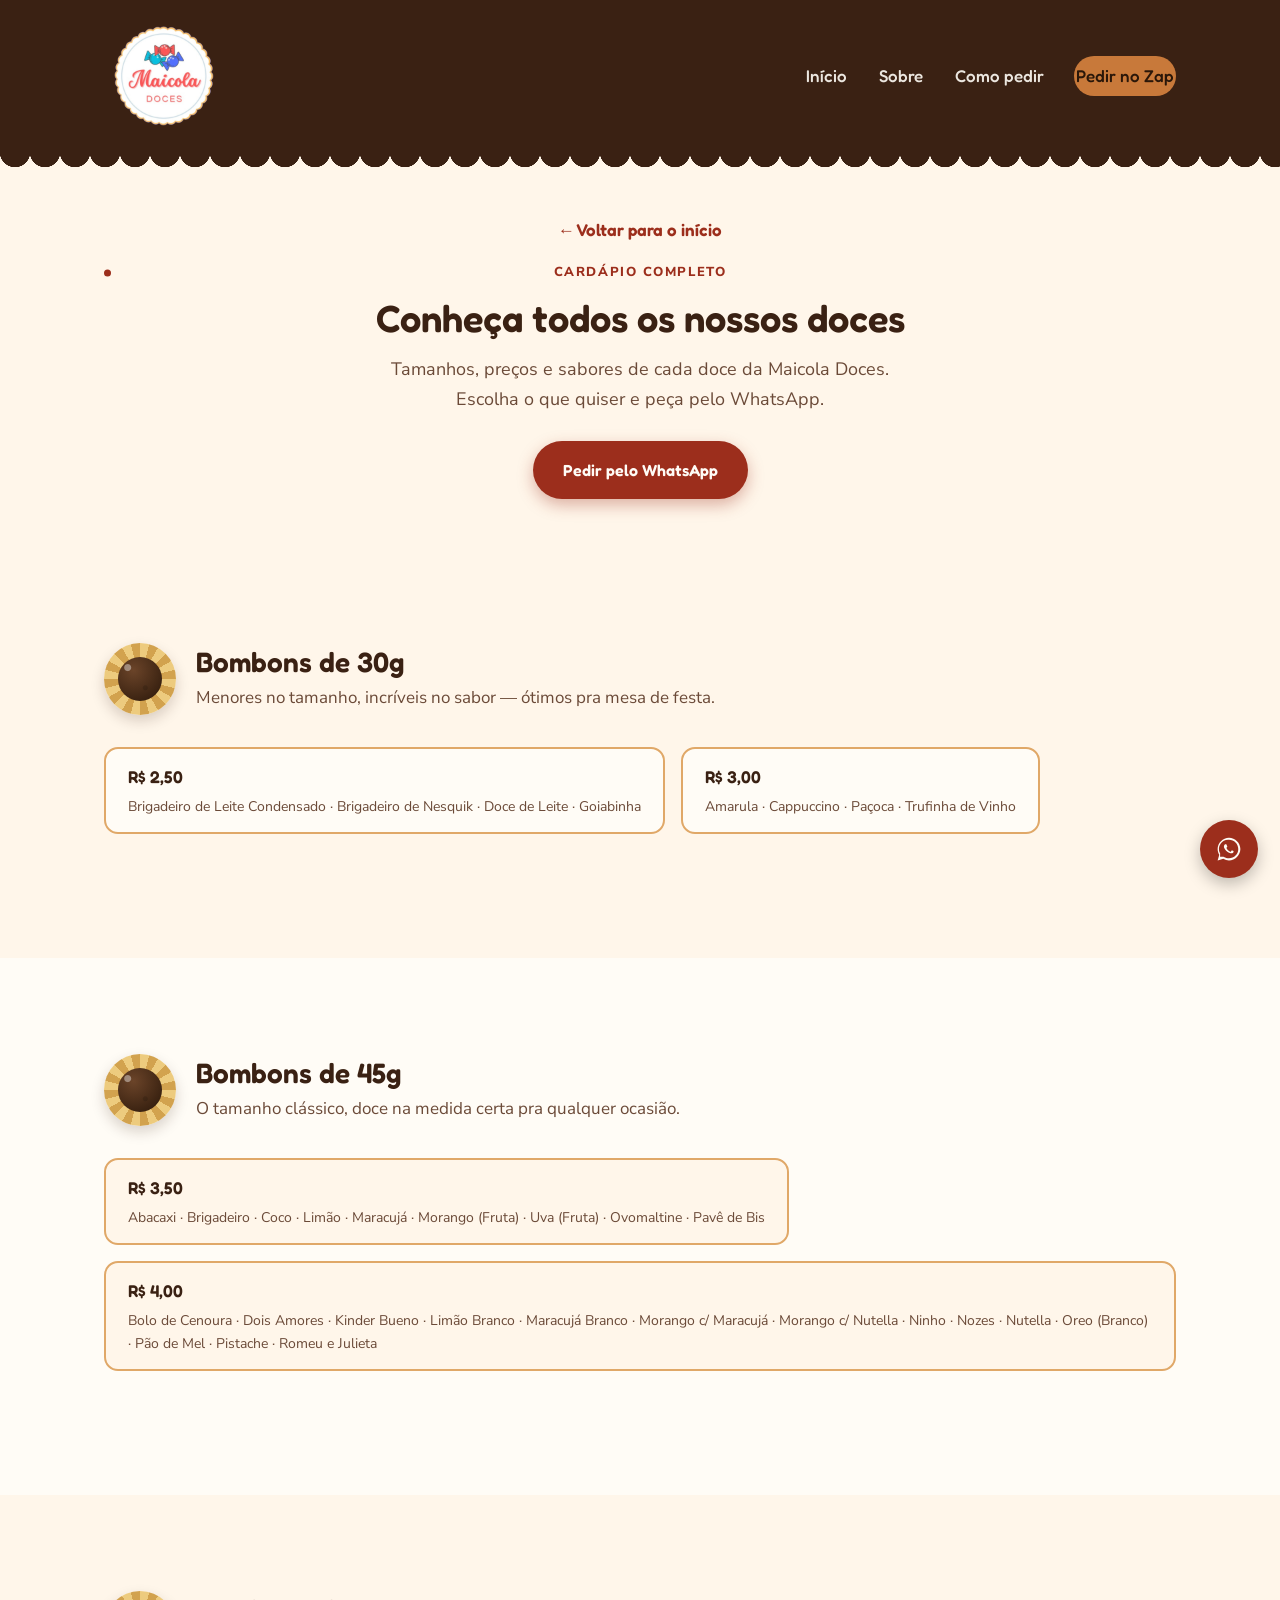
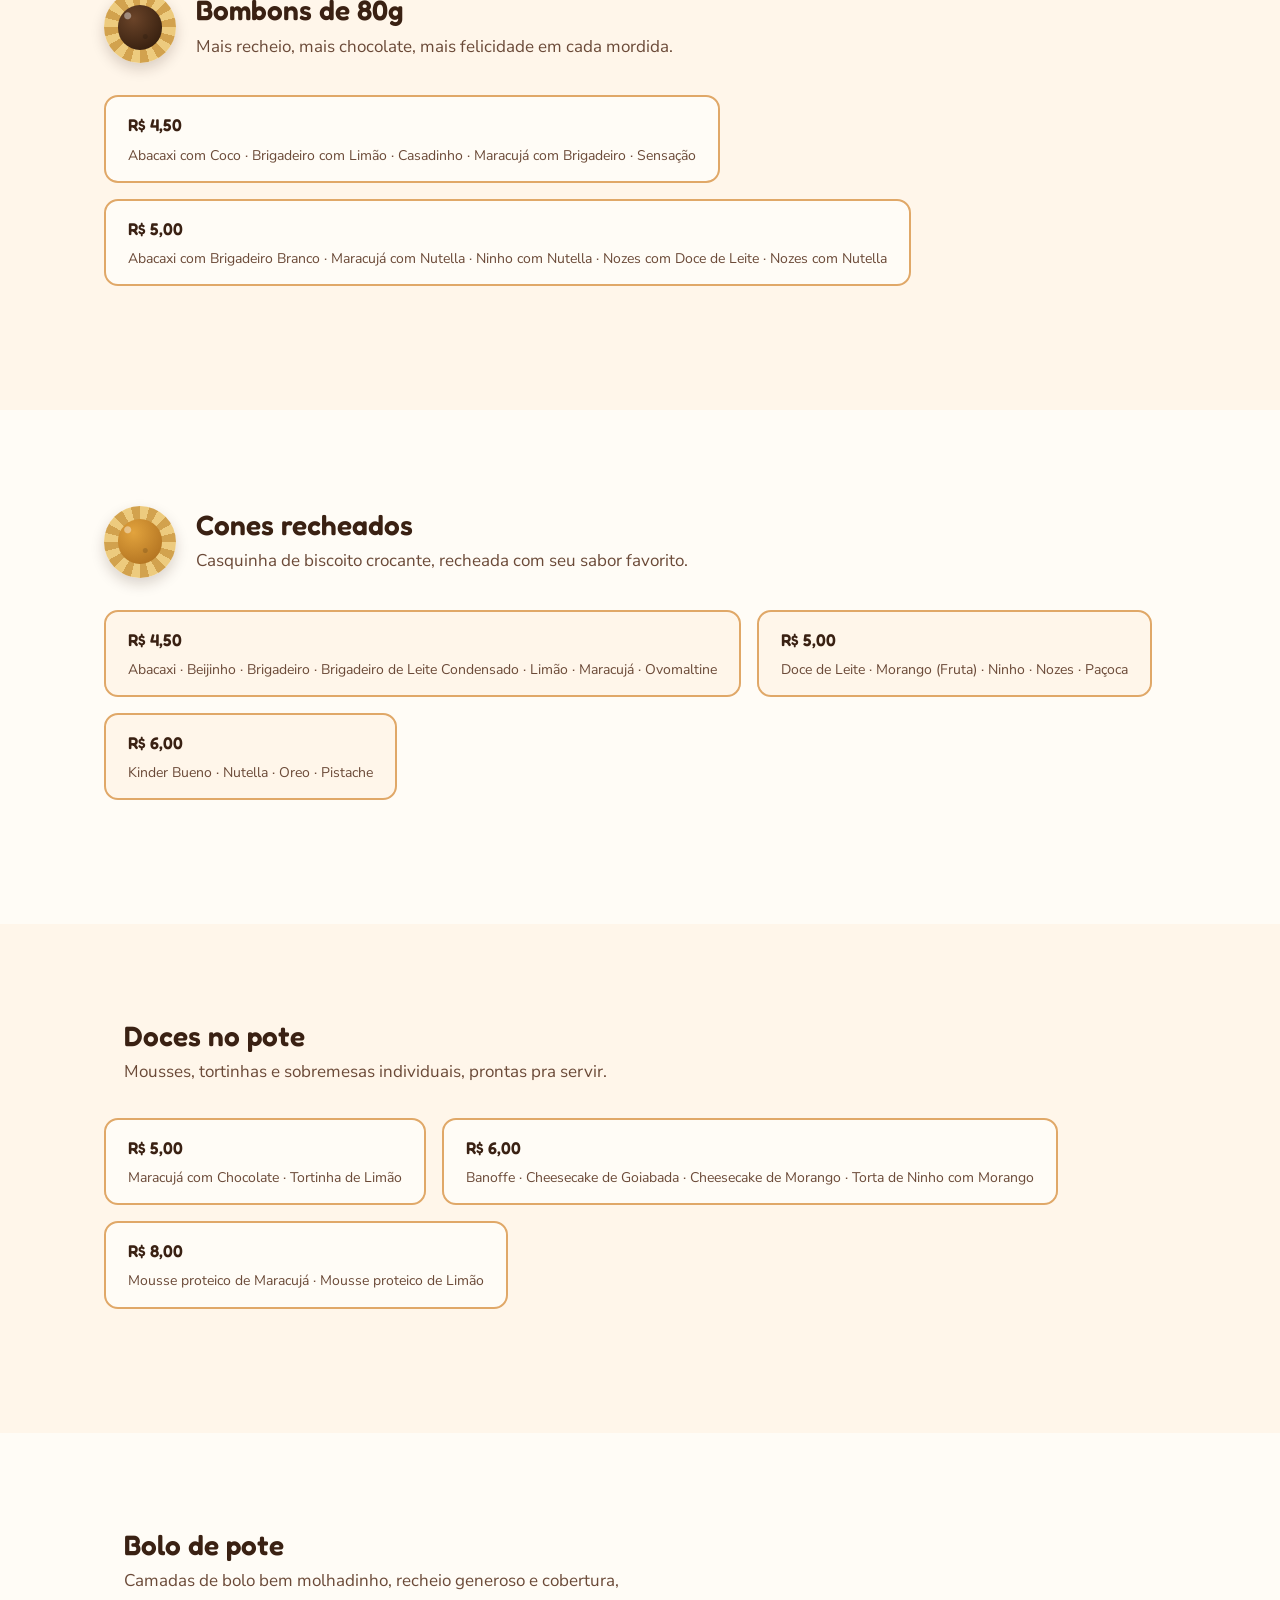
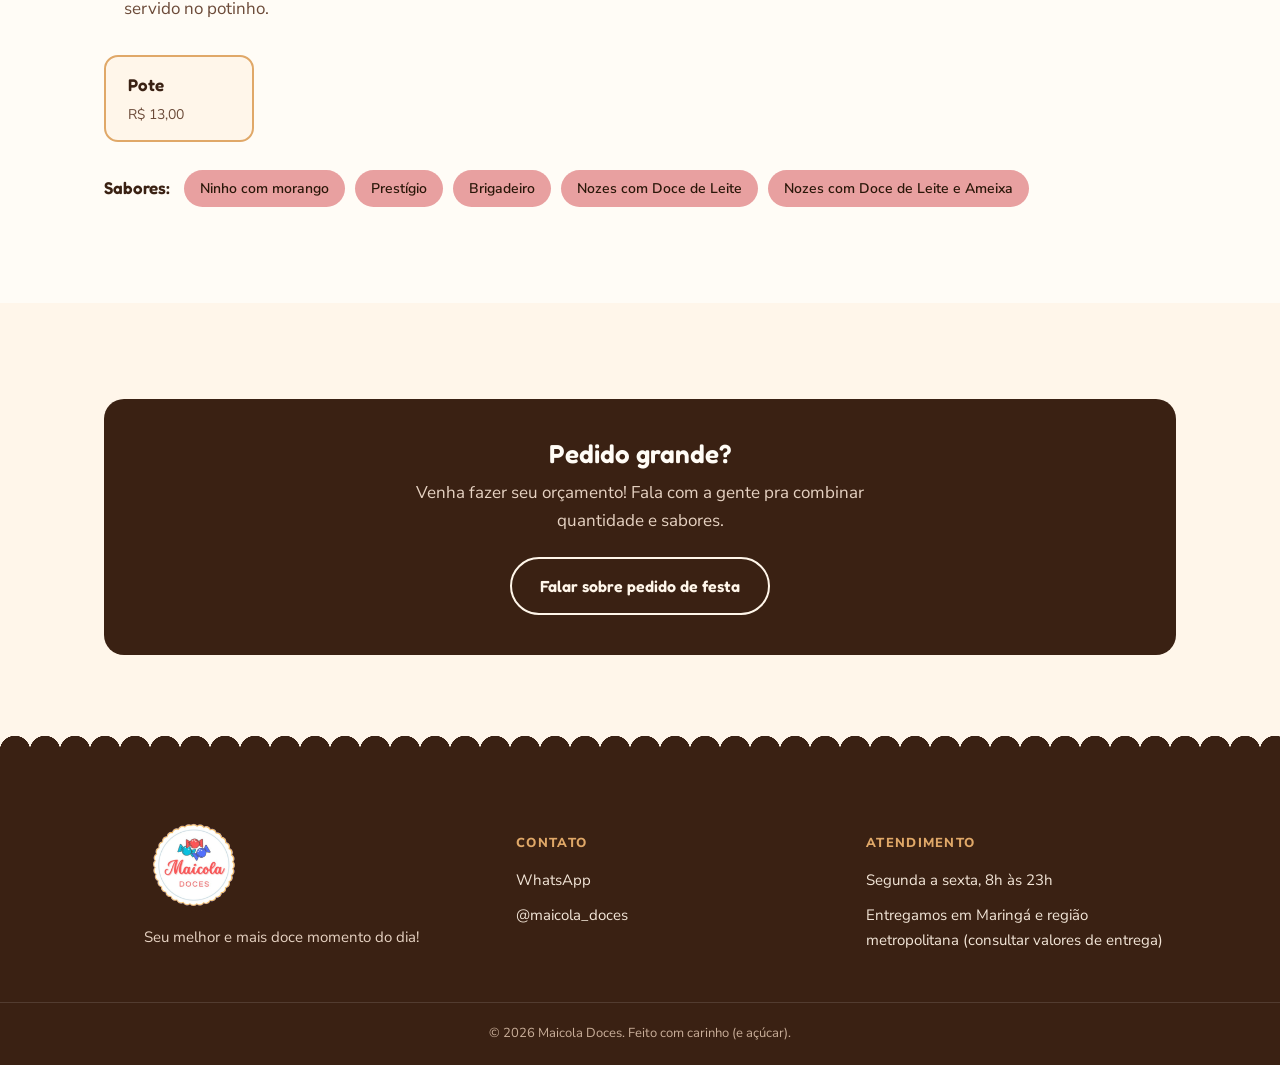
==== cardapio-completo.html @ 708a8b83 "Update cardapio-completo.html" ====
<!doctype html>
<html lang="pt-BR">
<head>
<meta charset="UTF-8">
<meta name="viewport" content="width=device-width, initial-scale=1.0">
<title>Cardápio completo — Maicola Doces</title>
<meta name="description" content="Cardápio completo da Maicola Doces: bombons, cones, doces no pote e bolo de pote, com tamanhos, preços e sabores.">
<link rel="icon" type="image/png" href="logo-maicola-doces.png">
<link rel="preconnect" href="https://fonts.googleapis.com">
<link rel="preconnect" href="https://fonts.gstatic.com" crossorigin>
<link href="https://fonts.googleapis.com/css2?family=Fredoka:wght@500;600;700&family=Nunito+Sans:wght@400;600;700;800&display=swap" rel="stylesheet">

<!--
  CARDÁPIO COMPLETO — Maicola Doces
  ANTES DE PUBLICAR, troque:
  1. Sabores -> os "sabor-chip" de cada categoria são um exemplo. Troque pelos sabores reais que você oferece.
  2. Preços e tamanhos -> dentro de cada <div class="tamanho-card">
  3. WhatsApp/Instagram -> mesmos números/contas usadas no index.html
  Esse arquivo usa o mesmo estilo.css do site (cores, fontes, cabeçalho e rodapé já combinando).
-->

<link rel="stylesheet" href="estilo.css">

</head>
<body>

<header class="site-header">
  <div class="header-inner container">
    <a class="brand" href="index.html">
      <img src="logo-maicola-doces.png" alt="Maicola Doces" class="logo-img">
    </a>
    <button class="nav-toggle" aria-label="Abrir menu" aria-expanded="false" id="navToggle">
      <span></span><span></span><span></span>
    </button>
    <nav class="site-nav" id="siteNav">
      <a href="index.html">Início</a>
      <a href="index.html#sobre">Sobre</a>
      <a href="index.html#pedidos">Como pedir</a>
      <a class="nav-cta" href="https://wa.me/5544999395339?text=Ol%C3%A1!%20Vim%20pelo%20site%20e%20queria%20fazer%20um%20pedido%20de%20doces" target="_blank" rel="noopener">Pedir no Zap</a>
    </nav>
  </div>
</header>

<main>

  <!-- TÍTULO DA PÁGINA -->
  <section class="page-title">
    <div class="container">
      <a class="voltar" href="index.html">← Voltar para o início</a>
      <span class="eyebrow" style="display:block;text-align:center;padding-left:0">Cardápio completo</span>
      <h1>Conheça todos os nossos doces</h1>
      <p>Tamanhos, preços e sabores de cada doce da Maicola Doces. Escolha o que quiser e peça pelo WhatsApp.</p>
      <a class="btn btn-primary" href="https://wa.me/5544999395339?text=Ol%C3%A1!%20Vim%20pelo%20site%20e%20queria%20fazer%20um%20pedido%20de%20doces" target="_blank" rel="noopener">Pedir pelo WhatsApp</a>
    </div>
  </section>

  <!-- BOMBONS DE 30g -->
  <section class="section menu-categoria">
    <div class="container">
      <div class="categoria-cabecalho reveal">
        <div class="docinho" style="--c1:#6b4429;--c2:#2a1709"><span class="miolo"></span></div>
        <div>
          <h2>Bombons de 30g</h2>
          <p>Menores no tamanho, incríveis no sabor — ótimos pra mesa de festa.</p>
        </div>
      </div>

      <div class="tamanhos-grid reveal">
        <div class="tamanho-card">
          <span class="tamanho-label">R$ 2,50</span>
          <span class="tamanho-preco">Brigadeiro de Leite Condensado · Brigadeiro de Nesquik · Doce de Leite · Goiabinha</span>
        </div>
        <div class="tamanho-card">
          <span class="tamanho-label">R$ 3,00</span>
          <span class="tamanho-preco">Amarula · Cappuccino · Paçoca · Trufinha de Vinho</span>
        </div>
      </div>
  </section>

  <!-- BOMBONS DE 45g -->
  <section class="section menu-categoria alt-bg">
    <div class="container">
      <div class="categoria-cabecalho reveal">
        <div class="docinho" style="--c1:#6b4429;--c2:#2a1709"><span class="miolo"></span></div>
        <div>
          <h2>Bombons de 45g</h2>
          <p>O tamanho clássico, doce na medida certa pra qualquer ocasião.</p>
        </div>
      </div>

      <div class="tamanhos-grid reveal">
        <div class="tamanho-card">
          <span class="tamanho-label">R$ 3,50</span>
          <span class="tamanho-preco">Abacaxi · Brigadeiro · Coco · Limão · Maracujá · Morango (Fruta) · Uva (Fruta) · Ovomaltine · Pavê de Bis</span>
        </div>
        <div class="tamanho-card">
          <span class="tamanho-label">R$ 4,00</span>
          <span class="tamanho-preco">Bolo de Cenoura · Dois Amores · Kinder Bueno · Limão Branco · Maracujá Branco · Morango c/ Maracujá · Morango c/ Nutella · Ninho · Nozes · Nutella · Oreo (Branco) · Pão de Mel · Pistache · Romeu e Julieta</span>
        </div>
      </div>
  </section>

  <!-- BOMBONS DE 80g -->
  <section class="section menu-categoria">
    <div class="container">
      <div class="categoria-cabecalho reveal">
        <div class="docinho" style="--c1:#6b4429;--c2:#2a1709"><span class="miolo"></span></div>
        <div>
          <h2>Bombons de 80g</h2>
          <p>Mais recheio, mais chocolate, mais felicidade em cada mordida.</p>
        </div>
      </div>

      <div class="tamanhos-grid reveal">
        <div class="tamanho-card">
          <span class="tamanho-label">R$ 4,50</span>
          <span class="tamanho-preco">Abacaxi com Coco · Brigadeiro com Limão · Casadinho · Maracujá com Brigadeiro · Sensação</span>
        </div>
        <div class="tamanho-card">
          <span class="tamanho-label">R$ 5,00</span>
          <span class="tamanho-preco">Abacaxi com Brigadeiro Branco · Maracujá com Nutella · Ninho com Nutella · Nozes com Doce de Leite · Nozes com Nutella</span>
        </div>
      </div>
  </section>

  <!-- CONES RECHEADOS -->
  <section class="section menu-categoria alt-bg">
    <div class="container">
      <div class="categoria-cabecalho reveal">
        <div class="docinho" style="--c1:#e2a33d;--c2:#a8691b"><span class="miolo"></span></div>
        <div>
          <h2>Cones recheados</h2>
          <p>Casquinha de biscoito crocante, recheada com seu sabor favorito.</p>
        </div>
      </div>

      <div class="tamanhos-grid reveal">
        <div class="tamanho-card">
          <span class="tamanho-label">R$ 4,50</span>
          <span class="tamanho-preco">Abacaxi · Beijinho · Brigadeiro · Brigadeiro de Leite Condensado · Limão · Maracujá · Ovomaltine</span>
        </div>
        <div class="tamanho-card">
          <span class="tamanho-label">R$ 5,00</span>
          <span class="tamanho-preco">Doce de Leite · Morango (Fruta) · Ninho · Nozes · Paçoca</span>
        </div>
        <div class="tamanho-card">
          <span class="tamanho-label">R$ 6,00</span>
          <span class="tamanho-preco">Kinder Bueno · Nutella · Oreo · Pistache</span>
        </div>
      </div>
  </section>

  <!-- DOCES NO POTE -->
  <section class="section menu-categoria">
    <div class="container">
      <div class="categoria-cabecalho reveal">
        <div class="Unidade"></div>
        <div>
          <h2>Doces no pote</h2>
          <p>Mousses, tortinhas e sobremesas individuais, prontas pra servir.</p>
        </div>
      </div>

      <div class="tamanhos-grid reveal">
        <div class="tamanho-card">
          <span class="tamanho-label">R$ 5,00</span>
          <span class="tamanho-preco">Maracujá com Chocolate · Tortinha de Limão</span>
        </div>
        <div class="tamanho-card">
          <span class="tamanho-label">R$ 6,00</span>
          <span class="tamanho-preco">Banoffe · Cheesecake de Goiabada · Cheesecake de Morango · Torta de Ninho com Morango</span>
        </div>
        <div class="tamanho-card">
          <span class="tamanho-label">R$ 8,00</span>
          <span class="tamanho-preco">Mousse proteico de Maracujá · Mousse proteico de Limão</span>
        </div>
      </div>
  </section>

  <!-- BOLO DE POTE -->
  <section class="section menu-categoria alt-bg">
    <div class="container">
      <div class="categoria-cabecalho reveal">
        <div class="Unidade"></div>
        <div>
          <h2>Bolo de pote</h2>
          <p>Camadas de bolo bem molhadinho, recheio generoso e cobertura, servido no potinho.</p>
        </div>
      </div>

      <div class="tamanhos-grid reveal">
        <div class="tamanho-card">
          <span class="tamanho-label">Pote</span>
          <span class="tamanho-preco">R$ 13,00</span>
        </div>
      </div>

      <div class="sabores reveal">
        <span class="sabores-label">Sabores:</span>
        <span class="sabor-chip">Ninho com morango</span>
        <span class="sabor-chip">Prestígio</span>
        <span class="sabor-chip">Brigadeiro</span>
        <span class="sabor-chip">Nozes com Doce de Leite</span>
        <span class="sabor-chip">Nozes com Doce de Leite e Ameixa</span>
      </div>
    </div>
  </section>

  <!-- CTA FESTA -->
  <section class="section">
    <div class="container">
      <div class="menu-cta reveal">
        <h2>Pedido grande?</h2>
        <p>Venha fazer seu orçamento! Fala com a gente pra combinar quantidade e sabores.</p>
        <a class="btn btn-on-dark" href="https://wa.me/5544999395339?text=Ol%C3%A1!%20Vim%20pelo%20site%20e%20queria%20fazer%20um%20pedido%20para%20festa" target="_blank" rel="noopener">Falar sobre pedido de festa</a>
      </div>
    </div>
  </section>

</main>

<footer class="site-footer">
  <div class="container footer-grid">
    <div>
      <div class="footer-brand">
        <img src="logo-maicola-doces.png" alt="Maicola Doces" class="logo-img-footer">
      </div>
      <p class="footer-tagline">Seu melhor e mais doce momento do dia!</p>
    </div>
    <div class="footer-col">
      <h4>Contato</h4>
      <a href="https://wa.me/5544999395339" target="_blank" rel="noopener">WhatsApp</a>
      <a href="https://instagram.com/maicola_doces" target="_blank" rel="noopener">@maicola_doces</a>
    </div>
    <div class="footer-col">
      <h4>Atendimento</h4>
      <p>Segunda a sexta, 8h às 23h</p>
      <p>Entregamos em Maringá e região metropolitana (consultar valores de entrega)</p>
    </div>
  </div>
  <div class="footer-bottom">© <span id="year"></span> Maicola Doces. Feito com carinho (e açúcar).</div>
</footer>

<a class="wa-float" href="https://wa.me/5544999395339?text=Ol%C3%A1!%20Vim%20pelo%20site%20e%20queria%20fazer%20um%20pedido%20de%20doces" target="_blank" rel="noopener" aria-label="Falar no WhatsApp">
  <svg viewBox="0 0 32 32" width="28" height="28" aria-hidden="true"><path fill="currentColor" d="M16 3C9 3 3 9 3 16c0 2.4.7 4.7 1.9 6.7L3 29l6.5-1.8A13 13 0 0 0 16 29c7 0 13-6 13-13S23 3 16 3zm0 23.6c-2.1 0-4.1-.6-5.8-1.6l-.4-.2-4 .1.1-3.9-.3-.4A10.6 10.6 0 0 1 16 5.4c5.9 0 10.6 4.7 10.6 10.6S21.9 26.6 16 26.6zm6-7.9c-.3-.2-1.9-1-2.2-1.1-.3-.1-.5-.2-.7.1-.2.3-.8 1.1-1 1.3-.2.2-.4.2-.7.1-1-.4-2-1.1-2.8-2-.7-.8-1.2-1.8-1.4-2.1-.1-.3 0-.5.1-.7.2-.2.4-.5.6-.7.2-.2.2-.4.1-.6-.1-.2-.7-1.6-.9-2.1-.2-.5-.4-.4-.6-.4h-.6c-.2 0-.5.1-.7.3-.2.2-1 1-1 2.4s1 2.8 1.2 3c.2.2 1.9 2.9 4.6 4 2.7 1.1 2.7.7 3.2.7.5 0 1.6-.6 1.8-1.2.2-.6.2-1.1.1-1.2-.1-.1-.3-.2-.6-.4z"/></svg>
</a>

<script>
  // Menu mobile
  const navToggle = document.getElementById('navToggle');
  const siteNav = document.getElementById('siteNav');
  navToggle.addEventListener('click', () => {
    const open = siteNav.classList.toggle('open');
    navToggle.setAttribute('aria-expanded', open);
  });
  siteNav.querySelectorAll('a').forEach(link => {
    link.addEventListener('click', () => {
      siteNav.classList.remove('open');
      navToggle.setAttribute('aria-expanded', 'false');
    });
  });

  // Ano automático no rodapé
  document.getElementById('year').textContent = new Date().getFullYear();

  // Animação leve ao rolar a página
  const observer = new IntersectionObserver((entries) => {
    entries.forEach(entry => {
      if (entry.isIntersecting){
        entry.target.classList.add('in-view');
        observer.unobserve(entry.target);
      }
    });
  }, { threshold: 0.15 });
  document.querySelectorAll('.reveal').forEach(el => observer.observe(el));
</script>

</body>
</html>
---- estilo.css ----
/* =========================================================
   MAICOLA DOCES — estilo compartilhado por todas as páginas
   Mude uma cor ou fonte aqui e ela atualiza o site inteiro.
   ========================================================= */

/* ===== TOKENS ===== */
:root{
  --cacau: #3A2113;
  --cacau-2: #2A1709;
  --caramelo: #C8793A;
  --caramelo-2: #E0A868;
  --beijinho: #FFF6EA;
  --beijinho-2: #FFFCF6;
  --morango: #E8A0A0;
  --goiabada: #9C2E1C;
  --azul-real: #5271FF;
  --vermelho-coral: #FF5757;
  --tinta: #2A1A12;
  --tinta-suave: #6B4A38;
  --liner-a: #EDCB7E;
  --liner-b: #D2A24E;
  --radius: 20px;
  --container: 1120px;
}

/* ===== RESET / BASE ===== */
*,*::before,*::after{ box-sizing:border-box; }
html{ scroll-behavior:smooth; }
body{
  margin:0;
  background:var(--beijinho);
  color:var(--tinta);
  font-family:'Nunito Sans', sans-serif;
  font-size:17px;
  line-height:1.65;
  -webkit-font-smoothing:antialiased;
}
img,svg{ display:block; max-width:100%; }
a{ color:inherit; text-decoration:none; }
ul{ margin:0; padding:0; list-style:none; }
h1,h2,h3{ font-family:'Fredoka', sans-serif; font-weight:600; margin:0; color:var(--cacau); line-height:1.15; }
p{ margin:0; }
::selection{ background:var(--morango); color:var(--cacau); }
:focus-visible{ outline:3px solid var(--goiabada); outline-offset:3px; border-radius:4px; }

.container{ max-width:var(--container); margin:0 auto; padding:0 24px; }
.section{ padding:96px 0; }
section[id]{ scroll-margin-top:96px; }
@media (max-width:640px){ .section{ padding:64px 0; } }

.eyebrow{
  display:inline-block; position:relative; padding-left:18px; max-width:100%;
  font-family:'Nunito Sans', sans-serif; font-weight:800; font-size:13px;
  letter-spacing:.12em; text-transform:uppercase; color:var(--goiabada);
  margin-bottom:14px;
}
.eyebrow::before{
  content:""; position:absolute; left:0; top:50%; transform:translateY(-50%);
  width:7px; height:7px; border-radius:50%; background:var(--goiabada);
}

/* ===== BUTTONS ===== */
.btn{
  display:inline-flex; align-items:center; justify-content:center; gap:8px;
  font-family:'Fredoka', sans-serif; font-weight:600; font-size:16px;
  padding:14px 28px; border-radius:999px; border:2px solid transparent;
  transition:transform .18s ease, box-shadow .18s ease, background .18s ease;
  cursor:pointer; white-space:nowrap;
}
.btn-primary{ background:var(--goiabada); color:var(--beijinho-2); box-shadow:0 6px 16px rgba(156,46,28,.35); }
.btn-primary:hover{ transform:translateY(-2px); box-shadow:0 10px 20px rgba(156,46,28,.4); }
.btn-ghost{ background:transparent; border-color:var(--cacau); color:var(--cacau); }
.btn-ghost:hover{ background:var(--cacau); color:var(--beijinho-2); }
.btn-on-dark{ border-color:var(--beijinho); color:var(--beijinho); }
.btn-on-dark:hover{ background:var(--beijinho); color:var(--cacau); }

/* ===== HEADER ===== */
.site-header{
  position:sticky; top:0; z-index:50;
  background:var(--cacau);
}
.header-inner{
  display:flex; align-items:center; justify-content:space-between;
  padding:16px 24px; position:relative; z-index:2;
}
.brand{ display:flex; align-items:center; gap:10px; font-family:'Fredoka',sans-serif; font-weight:700; font-size:20px; color:var(--beijinho-2); }
.brand span{ color:var(--caramelo-2); }
.logo-img{ height:120px; width:auto; }
.site-nav{ display:flex; gap:28px; align-items:center; }
.site-nav a{ font-family:'Fredoka',sans-serif; font-weight:500; color:var(--beijinho-2); opacity:.9; padding:6px 2px; }
.site-nav a:hover{ opacity:1; border-bottom:2px solid var(--caramelo-2); }
.nav-cta{ background:var(--caramelo); color:var(--cacau-2)!important; padding:10px 20px; border-radius:999px; font-weight:600; opacity:1!important; border-bottom:none!important; }
.nav-cta:hover{ background:var(--caramelo-2); }

.nav-toggle{ display:none; background:none; border:0; width:40px; height:36px; position:relative; cursor:pointer; padding:0; }
.nav-toggle span{ position:absolute; left:6px; right:6px; height:2px; background:var(--beijinho-2); transition:transform .25s, opacity .25s; }
.nav-toggle span:nth-child(1){ top:10px; }
.nav-toggle span:nth-child(2){ top:17px; }
.nav-toggle span:nth-child(3){ top:24px; }
.nav-toggle[aria-expanded="true"] span:nth-child(1){ transform:translateY(7px) rotate(45deg); }
.nav-toggle[aria-expanded="true"] span:nth-child(2){ opacity:0; }
.nav-toggle[aria-expanded="true"] span:nth-child(3){ transform:translateY(-7px) rotate(-45deg); }

@media (max-width:760px){
  .nav-toggle{ display:block; }
  .logo-img{ height:56px; }
  .site-nav{
    position:absolute; top:100%; left:0; right:0; z-index:1;
    background:var(--cacau); flex-direction:column; align-items:flex-start;
    padding:6px 24px 22px; gap:16px; display:none;
  }
  .site-nav.open{ display:flex; }
  .nav-cta{ margin-top:4px; }
}

/* scalloped bottom edge of header (forminha de papel) */
.site-header::after{
  content:""; position:absolute; left:0; right:0; bottom:-15px; height:15px; z-index:1;
  background-image: radial-gradient(circle at 15px 0, var(--cacau) 15px, transparent 15.5px);
  background-size:30px 15px; background-repeat:repeat-x;
}

/* ===== DOCINHO (forminha pleated liner + candy) — elemento de assinatura ===== */
.docinho{
  --c1:#6b4429; --c2:#2a1709;
  width:72px; height:72px; border-radius:50%;
  background: repeating-conic-gradient(from 0deg, var(--liner-a) 0deg 15deg, var(--liner-b) 15deg 30deg);
  display:grid; place-items:center; flex:none;
  box-shadow:0 6px 14px rgba(42,23,9,.18);
}
.docinho .miolo{
  width:62%; height:62%; border-radius:50%;
  background-image:
    radial-gradient(circle at 22% 24%, rgba(255,255,255,.4) 0 3px, transparent 4px),
    radial-gradient(circle at 62% 70%, rgba(0,0,0,.14) 0 2px, transparent 3px),
    radial-gradient(circle at 35% 30%, var(--c1), var(--c2));
}
.docinho.mini{ width:40px; height:40px; }
.docinho.brand-mark{ width:30px; height:30px; }

.pote{
  width:70px; height:82px; border-radius:8px 8px 30px 30px; position:relative; flex:none;
  background:linear-gradient(to bottom, #fffaf0 0 20%, #f6e3b8 20% 44%, #c98a3e 44% 62%, #d8b06a 62% 100%);
  box-shadow:0 6px 14px rgba(42,23,9,.18), inset 0 0 0 2px rgba(255,255,255,.5);
}
.pote::before{
  content:""; position:absolute; top:-5px; left:-5px; right:-5px; height:11px;
  background:var(--caramelo-2); border-radius:7px;
}

.mini-cluster{ display:flex; align-items:center; }
.mini-cluster .docinho{ margin-left:-14px; border:3px solid var(--beijinho-2); }
.mini-cluster .docinho:first-child{ margin-left:0; }

/* ===== HERO (página inicial) ===== */
.hero{ background:var(--beijinho); overflow:hidden; }
.hero-inner{ display:grid; grid-template-columns:1.1fr .9fr; gap:48px; align-items:center; }
.hero-inner > div{ min-width:0; }
.hero h1{ font-size:44px; margin-bottom:18px; }
.hero p.lead{ font-size:18px; color:var(--tinta-suave); max-width:520px; margin-bottom:30px; }
.hero-ctas{ display:flex; gap:14px; flex-wrap:wrap; }

.docinho-cluster{ position:relative; display:flex; justify-content:center; align-items:flex-end; gap:20px; padding:20px; }
.docinho-cluster .docinho:nth-child(1){ width:80px; height:80px; }
.docinho-cluster .docinho:nth-child(2){ width:112px; height:112px; }
.docinho-cluster .docinho:nth-child(3){ width:70px; height:70px; }
.docinho-cluster .docinho:nth-child(4){ width:56px; height:56px; }

@media (prefers-reduced-motion:no-preference){
  .docinho-cluster .docinho:nth-child(1){ animation:float1 5s ease-in-out infinite; }
  .docinho-cluster .docinho:nth-child(2){ animation:float2 6s ease-in-out infinite; }
  .docinho-cluster .docinho:nth-child(3){ animation:float3 5.5s ease-in-out infinite; }
  .docinho-cluster .docinho:nth-child(4){ animation:float4 4.5s ease-in-out infinite; }
}
@keyframes float1{ 0%,100%{ transform:translateY(8px) rotate(-4deg); } 50%{ transform:translateY(-2px) rotate(-4deg); } }
@keyframes float2{ 0%,100%{ transform:translateY(-10px); } 50%{ transform:translateY(-18px); } }
@keyframes float3{ 0%,100%{ transform:translateY(10px) rotate(5deg); } 50%{ transform:translateY(2px) rotate(5deg); } }
@keyframes float4{ 0%,100%{ transform:translateY(0) rotate(-8deg); } 50%{ transform:translateY(-10px) rotate(-8deg); } }

@media (max-width:860px){
  .hero-inner{ grid-template-columns:1fr; text-align:center; }
  .hero p.lead{ margin-inline:auto; }
  .hero-ctas{ justify-content:center; }
}

/* ===== TÍTULO DE PÁGINA (usado em páginas que não são a inicial) ===== */
.page-title{ background:var(--beijinho); padding:64px 0 48px; text-align:center; }
.page-title h1{ font-size:38px; margin-bottom:14px; }
.page-title p{ color:var(--tinta-suave); font-size:18px; max-width:560px; margin:0 auto 26px; }
.page-title .voltar{ display:inline-block; margin-bottom:18px; color:var(--goiabada); font-family:'Fredoka',sans-serif; font-weight:600; }
.page-title .voltar:hover{ text-decoration:underline; }

/* ===== CARDS / GRID ===== */
.grid{ display:grid; gap:28px; }
.cardapio-grid{ grid-template-columns:repeat(auto-fit, minmax(240px,1fr)); margin-top:48px; }

.card{
  background:var(--beijinho-2); border-radius:var(--radius); padding:28px;
  box-shadow:0 10px 24px rgba(58,33,19,.08); position:relative;
}
.doce-card .card-visual{ margin-bottom:18px; }
.doce-card h3{ font-size:20px; margin-bottom:6px; }
.doce-card p{ color:var(--tinta-suave); font-size:15px; margin-bottom:16px; }
.price{ font-family:'Fredoka',sans-serif; font-weight:600; color:var(--cacau); font-size:18px; }
.price small{ font-family:'Nunito Sans',sans-serif; font-weight:600; color:var(--tinta-suave); font-size:13px; }

.badge{
  position:absolute; top:18px; right:18px; font-size:12px; font-weight:800;
  letter-spacing:.04em; text-transform:uppercase; padding:6px 12px; border-radius:999px;
  background:var(--goiabada); color:var(--beijinho-2);
}

/* ===== SOBRE ===== */
.sobre{ background:var(--beijinho-2); }
.sobre-inner{ display:grid; grid-template-columns:.85fr 1.15fr; gap:56px; align-items:center; }
.foto-frame{
  width:230px; height:230px; border-radius:50%; margin:0 auto; position:relative;
  background:repeating-conic-gradient(from 0deg, var(--liner-a) 0deg 12deg, var(--liner-b) 12deg 24deg);
  display:grid; place-items:center; box-shadow:0 14px 30px rgba(42,23,9,.2);
}
.foto-frame .miolo{
  width:84%; height:84%; border-radius:50%;
  background:radial-gradient(circle at 35% 30%, var(--caramelo-2), var(--caramelo));
  display:grid; place-items:center;
  font-family:'Fredoka',sans-serif; font-weight:700; font-size:72px; color:var(--cacau-2);
}
.tag-pendurada{
  position:absolute; bottom:-6px; right:6px; background:var(--cacau); color:var(--beijinho-2);
  font-family:'Fredoka',sans-serif; font-size:13px; font-weight:600; padding:6px 14px;
  border-radius:8px; transform:rotate(-6deg); box-shadow:0 6px 12px rgba(0,0,0,.2);
}
.sobre h2{ font-size:32px; margin-bottom:16px; }
.sobre p{ color:var(--tinta-suave); margin-bottom:14px; }
.sobre .assinatura{ font-family:'Fredoka',sans-serif; color:var(--cacau); font-weight:600; margin-top:18px; }

@media (max-width:860px){
  .sobre-inner{ grid-template-columns:1fr; text-align:center; }
  .sobre p{ max-width:520px; margin-inline:auto; margin-bottom:14px; }
}

/* ===== COMO PEDIR ===== */
.steps{ display:grid; grid-template-columns:repeat(3,1fr); gap:32px; margin-top:48px; }
.step{ text-align:left; }
.step .num{ font-family:'Fredoka',sans-serif; font-size:40px; font-weight:700; color:var(--caramelo); margin-bottom:10px; }
.step h3{ font-size:19px; margin-bottom:8px; }
.step p{ color:var(--tinta-suave); font-size:15px; }
.pedidos-cta{ margin-top:48px; text-align:center; }

@media (max-width:760px){ .steps{ grid-template-columns:1fr; } }

/* ===== CARDÁPIO COMPLETO (categorias) ===== */
.menu-categoria.alt-bg{ background:var(--beijinho-2); }
.categoria-cabecalho{ display:flex; align-items:center; gap:20px; margin-bottom:32px; flex-wrap:wrap; }
.categoria-cabecalho h2{ font-size:28px; margin-bottom:6px; }
.categoria-cabecalho p{ color:var(--tinta-suave); max-width:520px; }
.tamanhos-grid{ display:flex; flex-wrap:wrap; gap:16px; margin-bottom:28px; }
.tamanho-card{
  background:var(--beijinho-2); border:2px solid var(--caramelo-2); border-radius:14px;
  padding:14px 22px; display:flex; flex-direction:column; gap:4px; min-width:150px;
}
.menu-categoria.alt-bg .tamanho-card{ background:var(--beijinho); }
.tamanho-label{ font-family:'Fredoka',sans-serif; font-weight:600; color:var(--cacau); font-size:17px; }
.tamanho-preco{ font-size:14px; color:var(--tinta-suave); }
.sabores{ display:flex; flex-wrap:wrap; gap:10px; align-items:center; }
.sabores-label{ font-family:'Fredoka',sans-serif; font-weight:600; color:var(--cacau); margin-right:4px; }
.sabor-chip{
  background:var(--morango); color:var(--cacau-2); font-size:14px; font-weight:600;
  padding:7px 16px; border-radius:999px;
}
.menu-cta{
  background:var(--cacau); border-radius:var(--radius); padding:40px; text-align:center; color:var(--beijinho-2);
}
.menu-cta h2{ color:var(--beijinho-2); font-size:26px; margin-bottom:10px; }
.menu-cta p{ color:#E6D2C2; margin-bottom:22px; max-width:480px; margin-inline:auto; }

@media (max-width:600px){
  .categoria-cabecalho{ text-align:center; justify-content:center; }
  .categoria-cabecalho p{ margin:0 auto; }
  .sabores{ justify-content:center; }
}

/* ===== FOOTER ===== */
.site-footer{ background:var(--cacau); color:var(--beijinho-2); padding-top:64px; position:relative; }
.site-footer::before{
  content:""; position:absolute; left:0; right:0; top:-15px; height:15px;
  background-image: radial-gradient(circle at 15px 15px, var(--cacau) 15px, transparent 15.5px);
  background-size:30px 15px; background-repeat:repeat-x;
}
.footer-grid{ display:grid; grid-template-columns:1.2fr 1fr 1fr; gap:40px; padding-bottom:40px; }
.footer-brand{ display:flex; align-items:center; gap:10px; margin-left:40px; font-family:'Fredoka',sans-serif; font-weight:700; font-size:20px; margin-bottom:10px; }
.footer-brand span{ color:var(--caramelo-2); }
.logo-img-footer{ height:100px; width:auto; }
.footer-tagline{ color:#E6D2C2; font-size:15px; max-width:280px; margin-left:40px; }
.footer-col h4{ font-family:'Nunito Sans',sans-serif; font-weight:800; font-size:13px; letter-spacing:.1em; text-transform:uppercase; color:var(--caramelo-2); margin-bottom:14px; }
.footer-col a, .footer-col p{ display:block; color:#F3E6D8; font-size:15px; margin-bottom:10px; }
.footer-col a:hover{ color:var(--beijinho-2); text-decoration:underline; }
.footer-bottom{ border-top:1px solid rgba(255,255,255,.12); padding:20px 0; text-align:center; font-size:13px; color:#C9AE99; }

@media (max-width:760px){ .footer-grid{ grid-template-columns:1fr; gap:28px; text-align:center; } .footer-brand{ justify-content:center; margin-left:0; } .footer-tagline{ margin-inline:auto; } .logo-img-footer{ height:64px; } }

/* ===== WHATSAPP FLUTUANTE ===== */
.wa-float{
  position:fixed; bottom:22px; right:22px; z-index:60;
  width:58px; height:58px; border-radius:50%; background:var(--goiabada); color:var(--beijinho-2);
  display:grid; place-items:center; box-shadow:0 6px 16px rgba(0,0,0,.25);
}
@media (prefers-reduced-motion:no-preference){ .wa-float{ animation:pulse 2.6s ease-in-out infinite; } }
@keyframes pulse{ 0%,100%{ box-shadow:0 6px 16px rgba(0,0,0,.25); } 50%{ box-shadow:0 6px 24px rgba(156,46,28,.55); } }

/* ===== REVEAL ON SCROLL ===== */
.reveal{ opacity:0; transform:translateY(18px); transition:opacity .6s ease, transform .6s ease; }
.reveal.in-view{ opacity:1; transform:none; }
@media (prefers-reduced-motion:reduce){
  .reveal{ opacity:1; transform:none; transition:none; }
  .docinho-cluster .docinho{ animation:none!important; }
  .wa-float{ animation:none!important; }
}
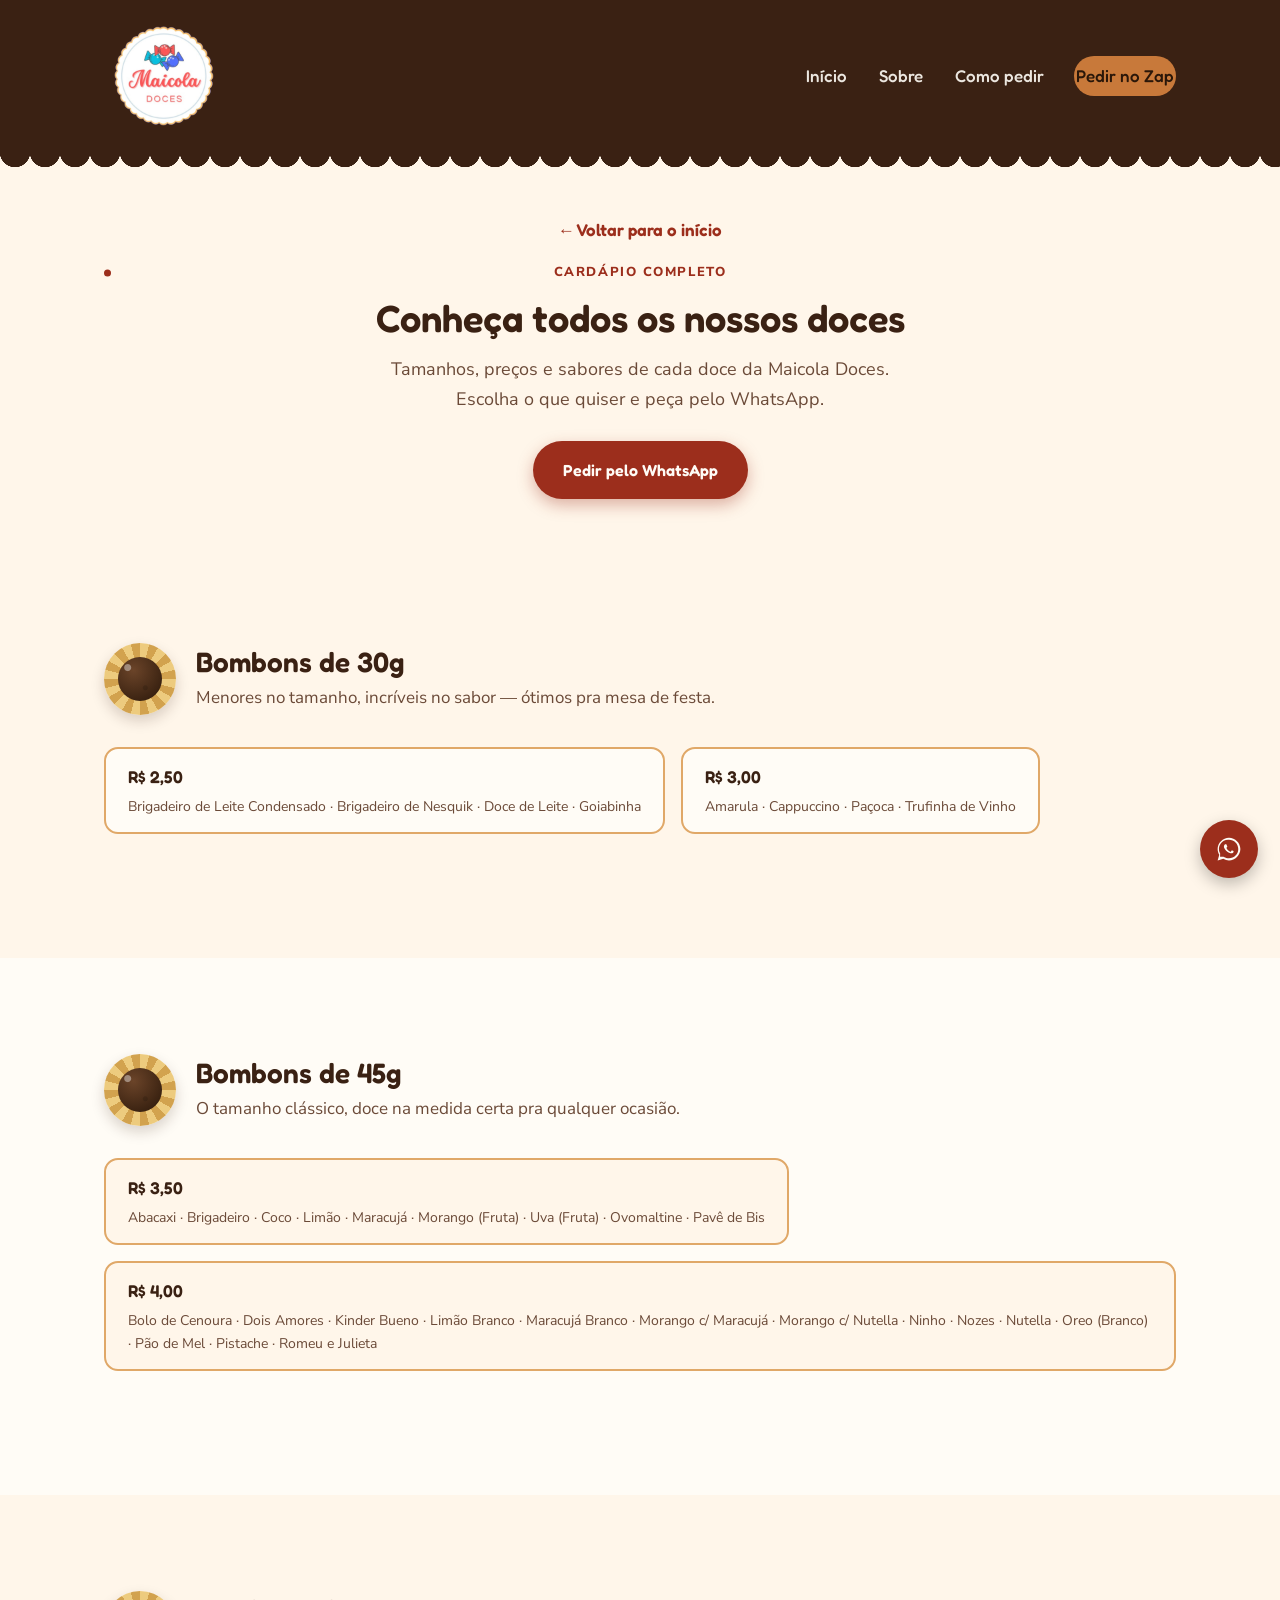
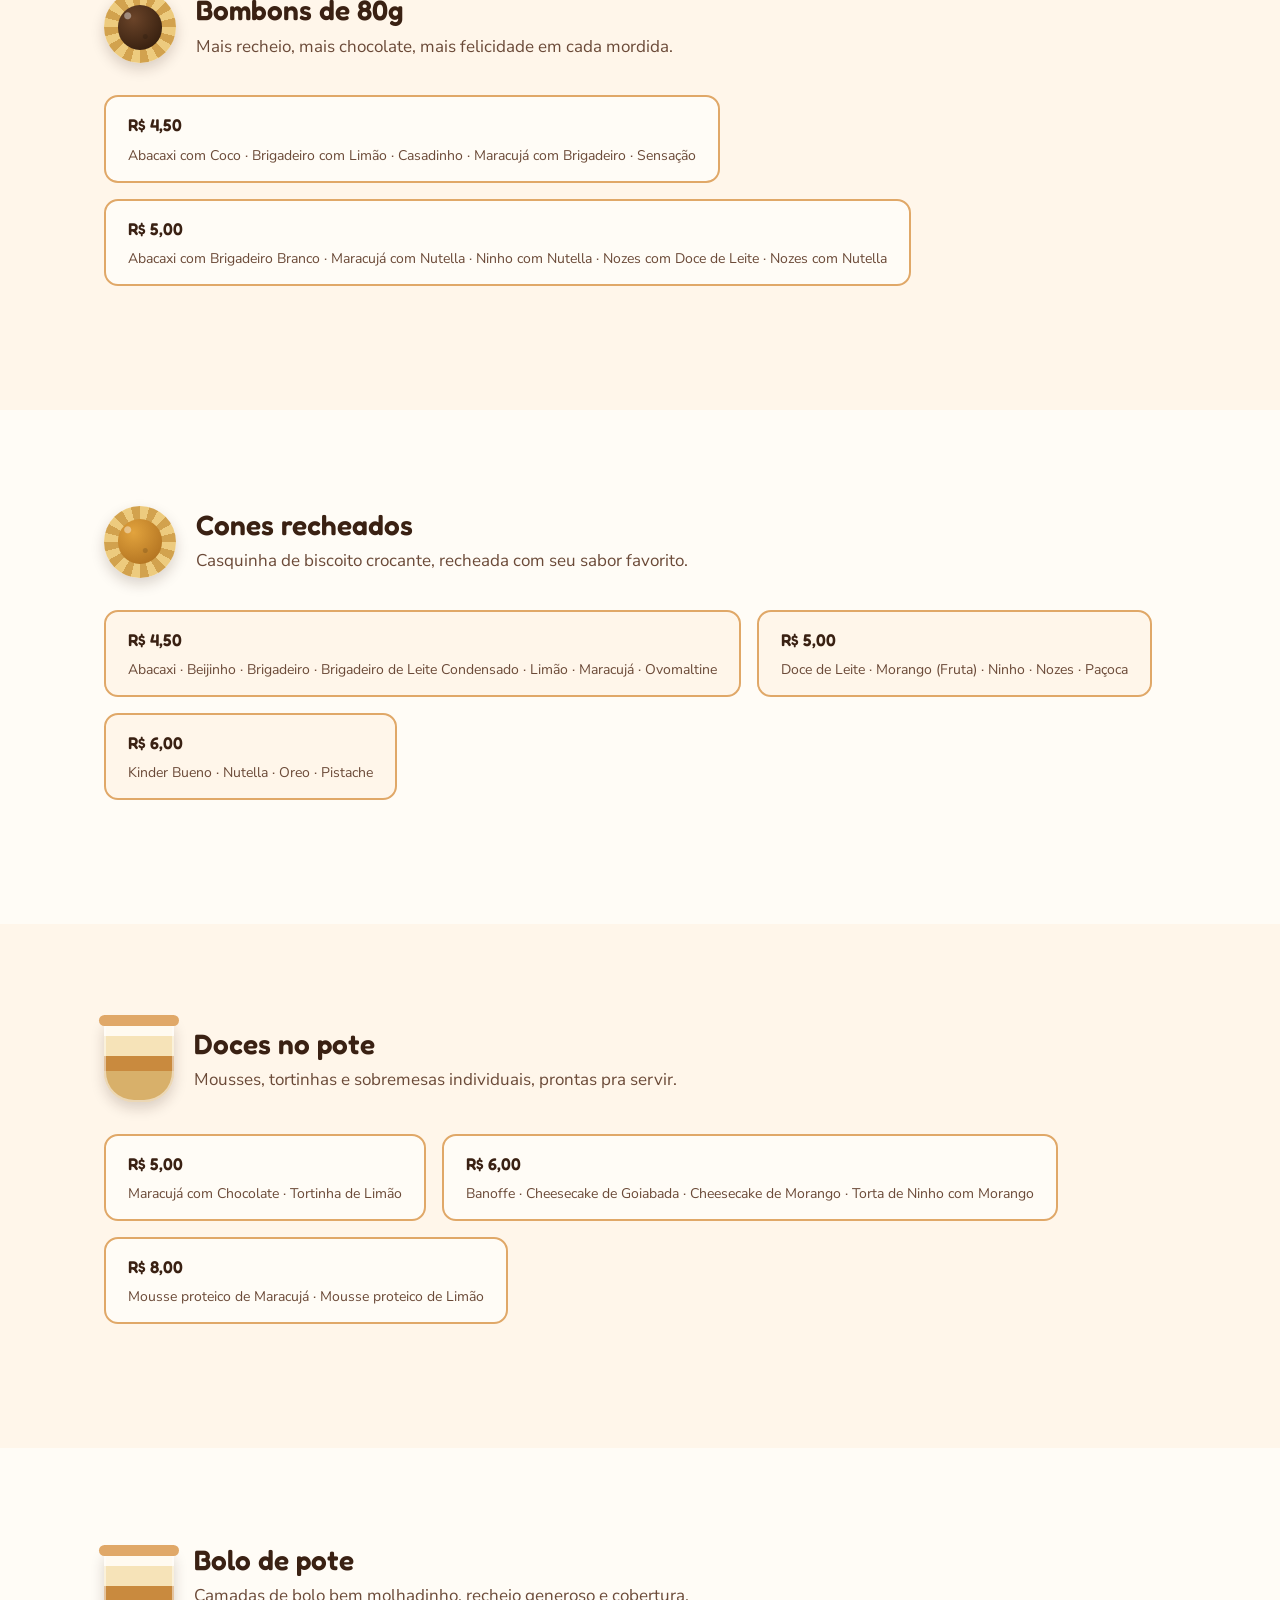
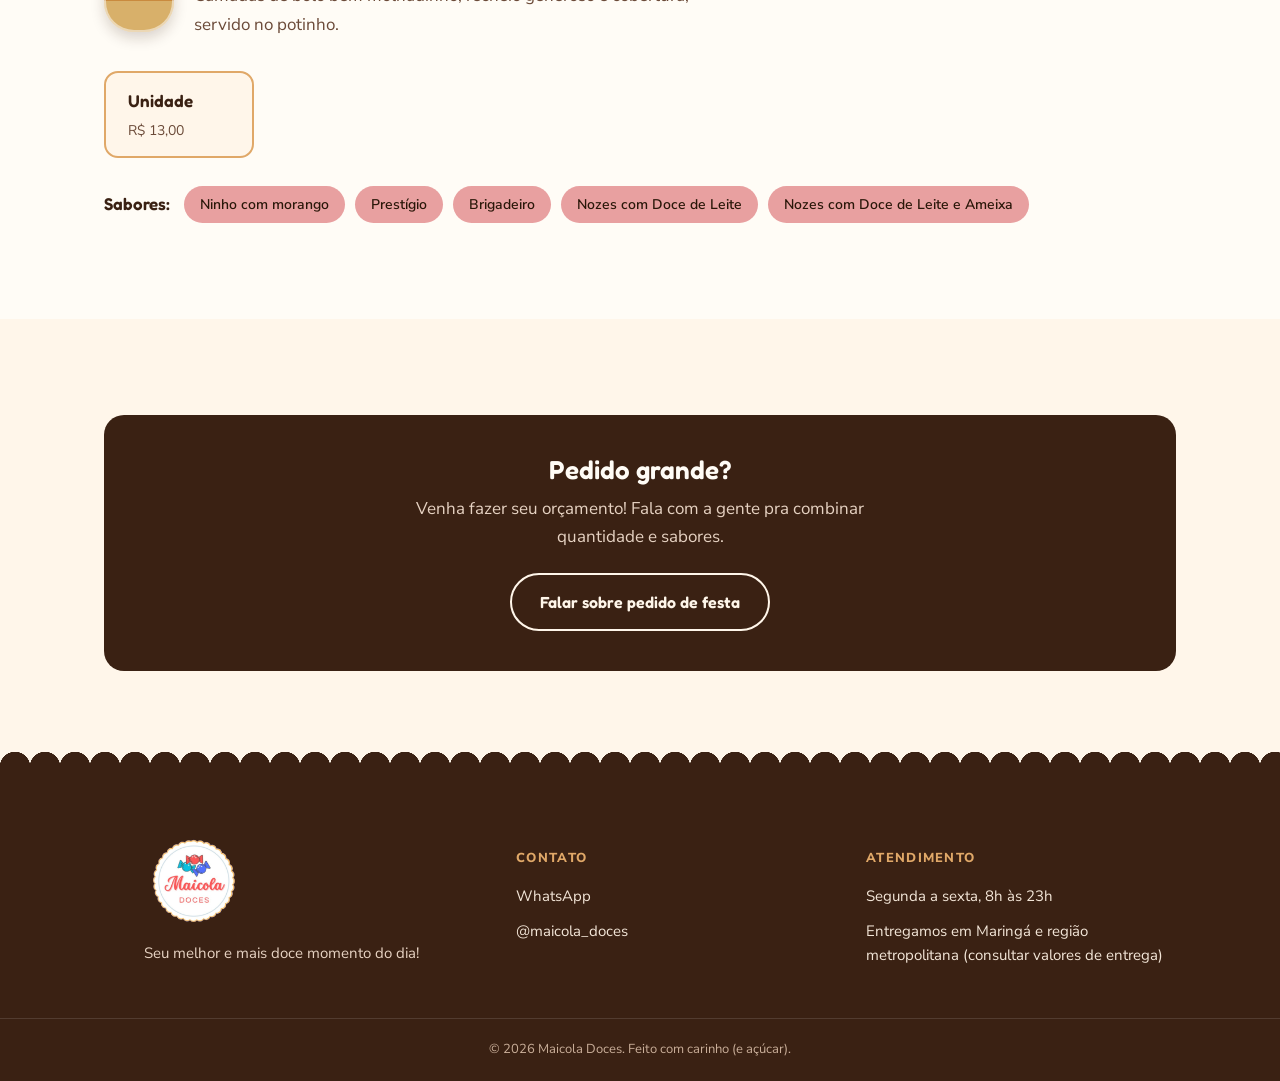
==== commit d6dff846: "Update cardapio-completo.html" ====
--- a/cardapio-completo.html
+++ b/cardapio-completo.html
@@ -154,7 +154,7 @@
   <section class="section menu-categoria">
     <div class="container">
       <div class="categoria-cabecalho reveal">
-        <div class="Unidade"></div>
+        <div class="pote"></div>
         <div>
           <h2>Doces no pote</h2>
           <p>Mousses, tortinhas e sobremesas individuais, prontas pra servir.</p>
@@ -181,7 +181,7 @@
   <section class="section menu-categoria alt-bg">
     <div class="container">
       <div class="categoria-cabecalho reveal">
-        <div class="Unidade"></div>
+        <div class="pote"></div>
         <div>
           <h2>Bolo de pote</h2>
           <p>Camadas de bolo bem molhadinho, recheio generoso e cobertura, servido no potinho.</p>
@@ -190,7 +190,7 @@
 
       <div class="tamanhos-grid reveal">
         <div class="tamanho-card">
-          <span class="tamanho-label">Pote</span>
+          <span class="tamanho-label">Unidade</span>
           <span class="tamanho-preco">R$ 13,00</span>
         </div>
       </div>
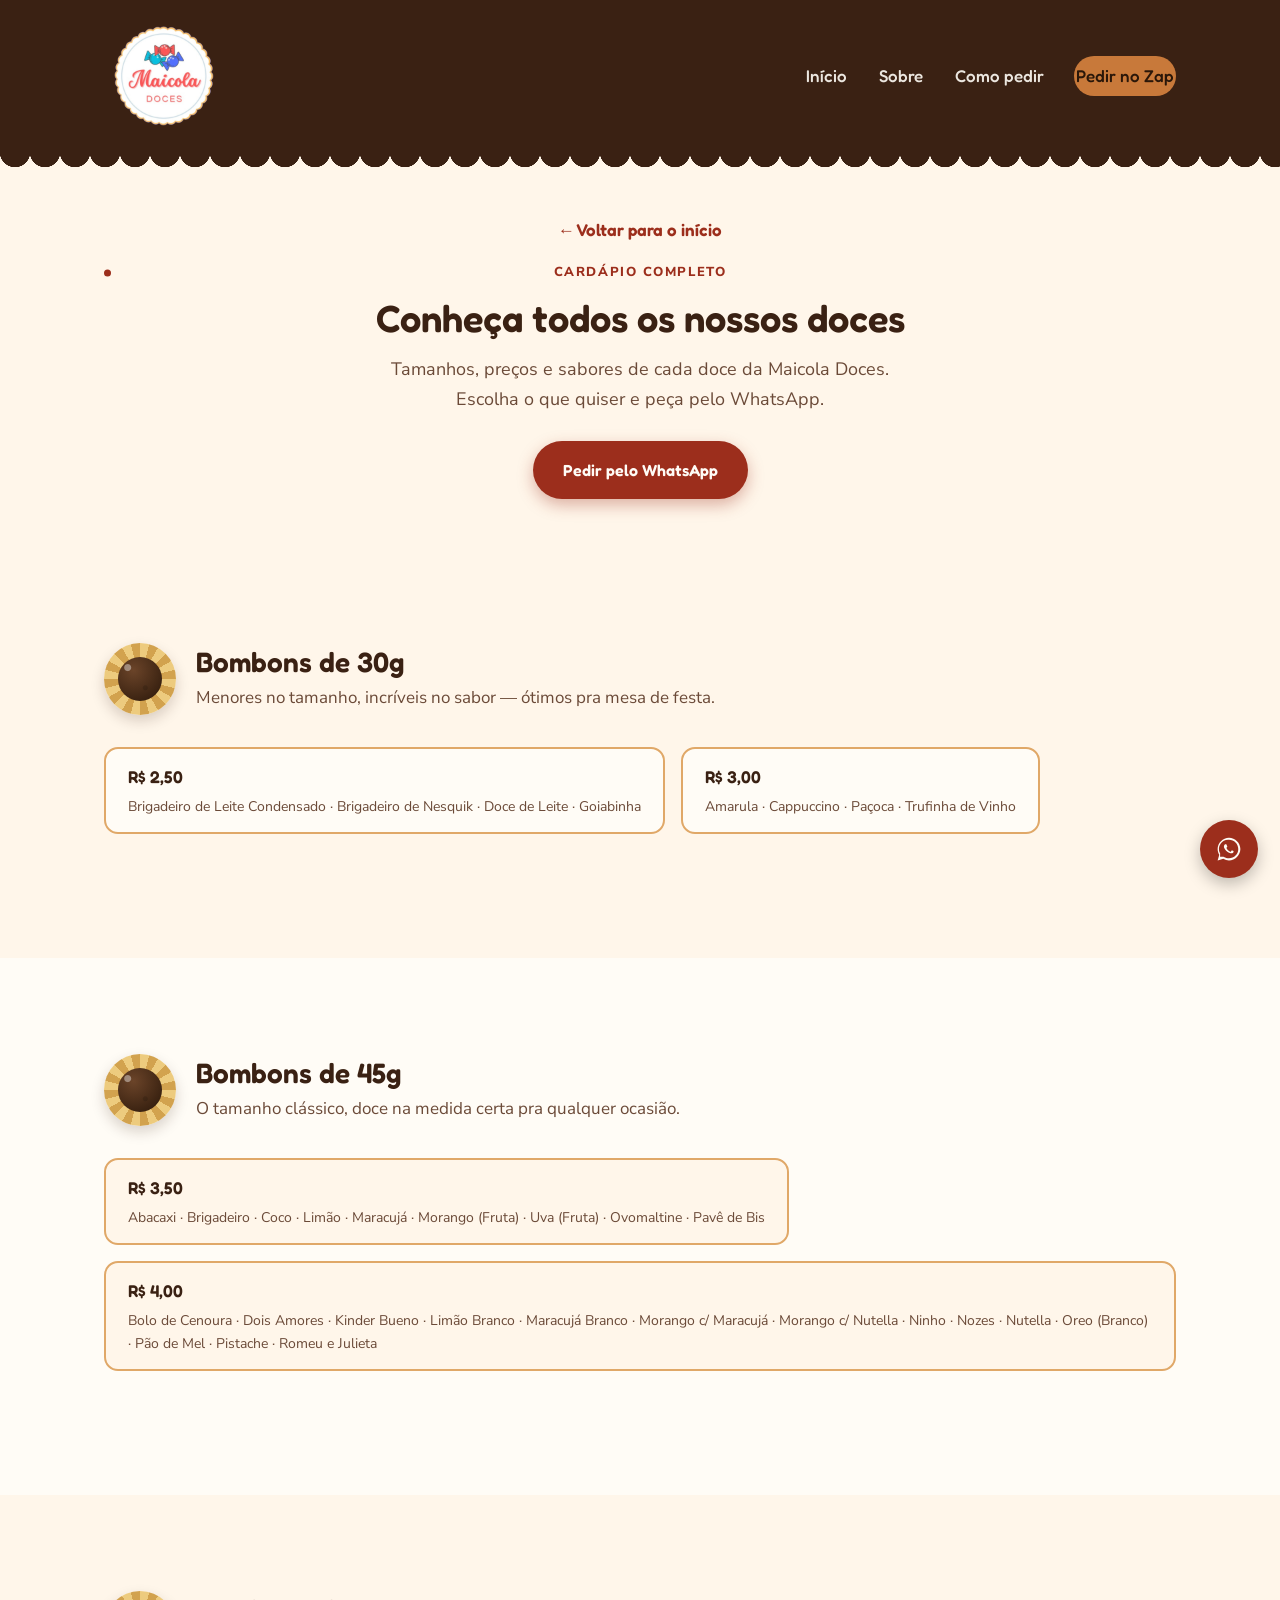
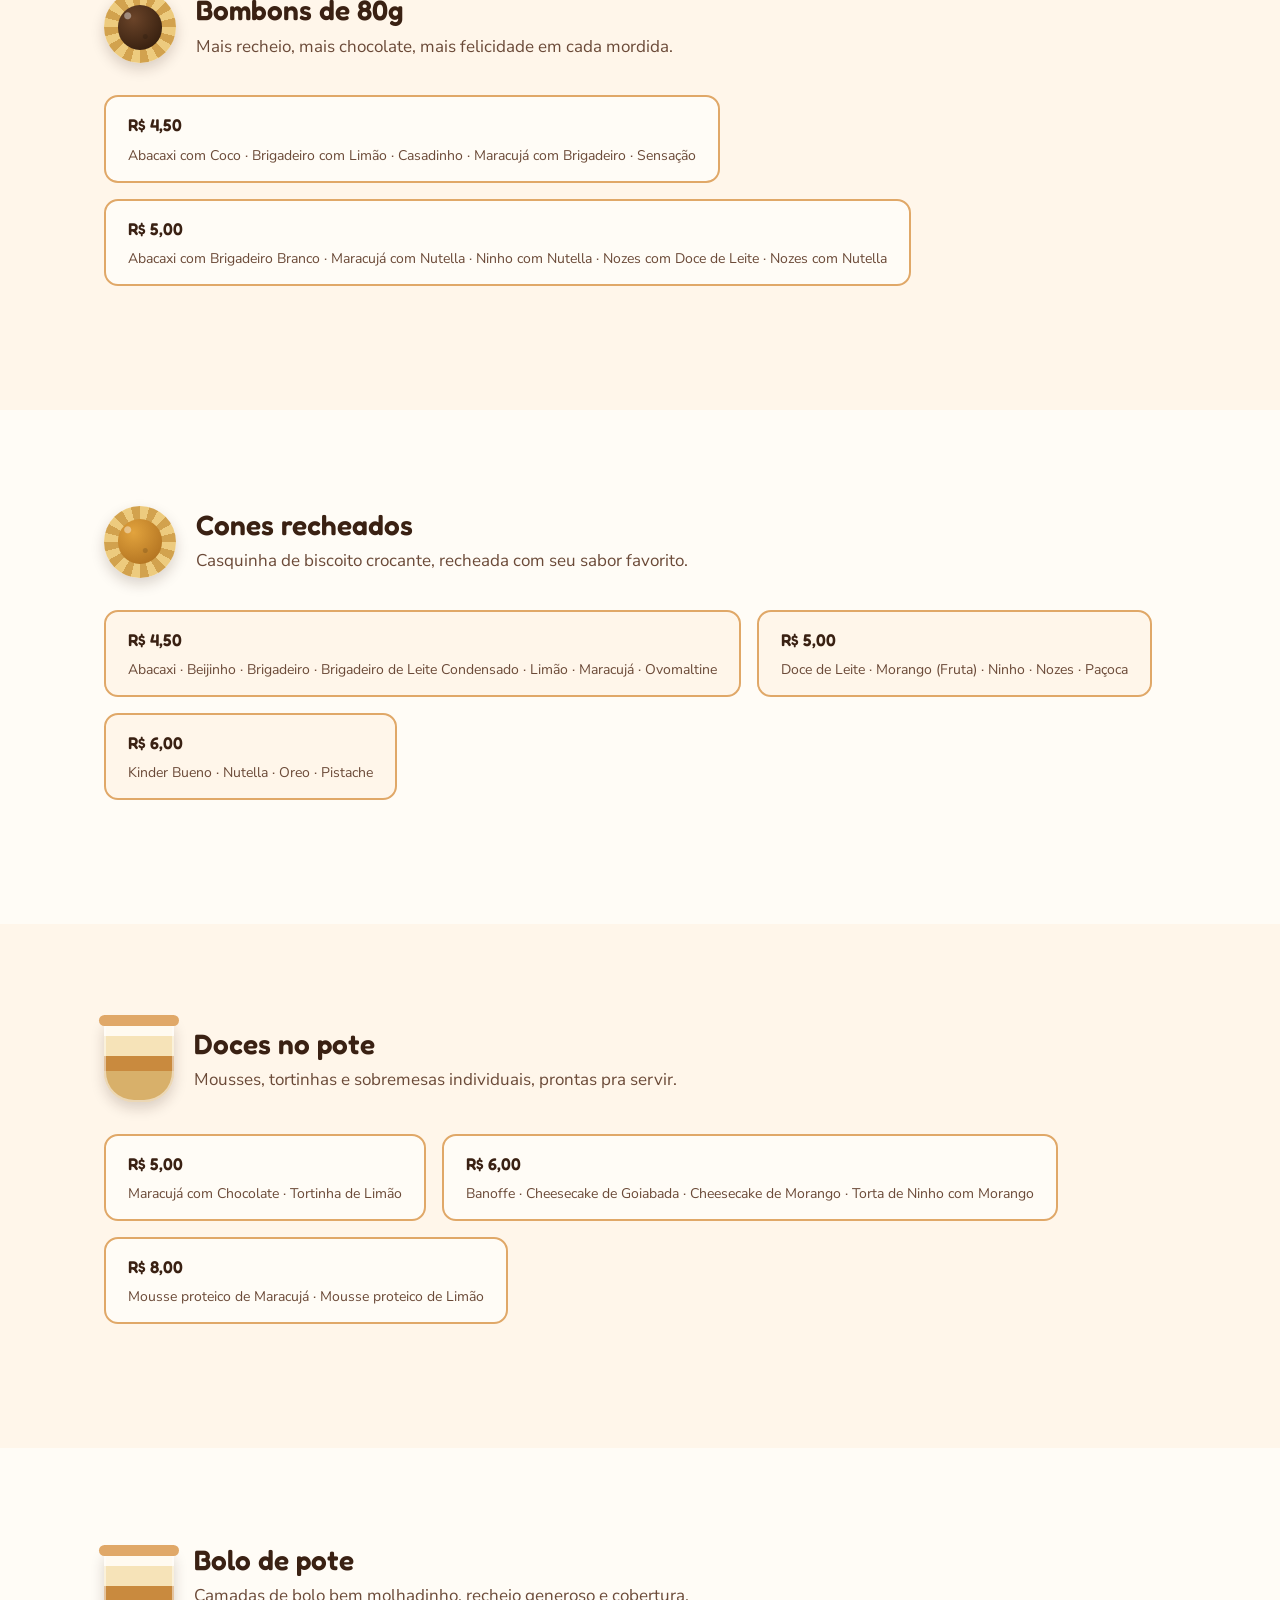
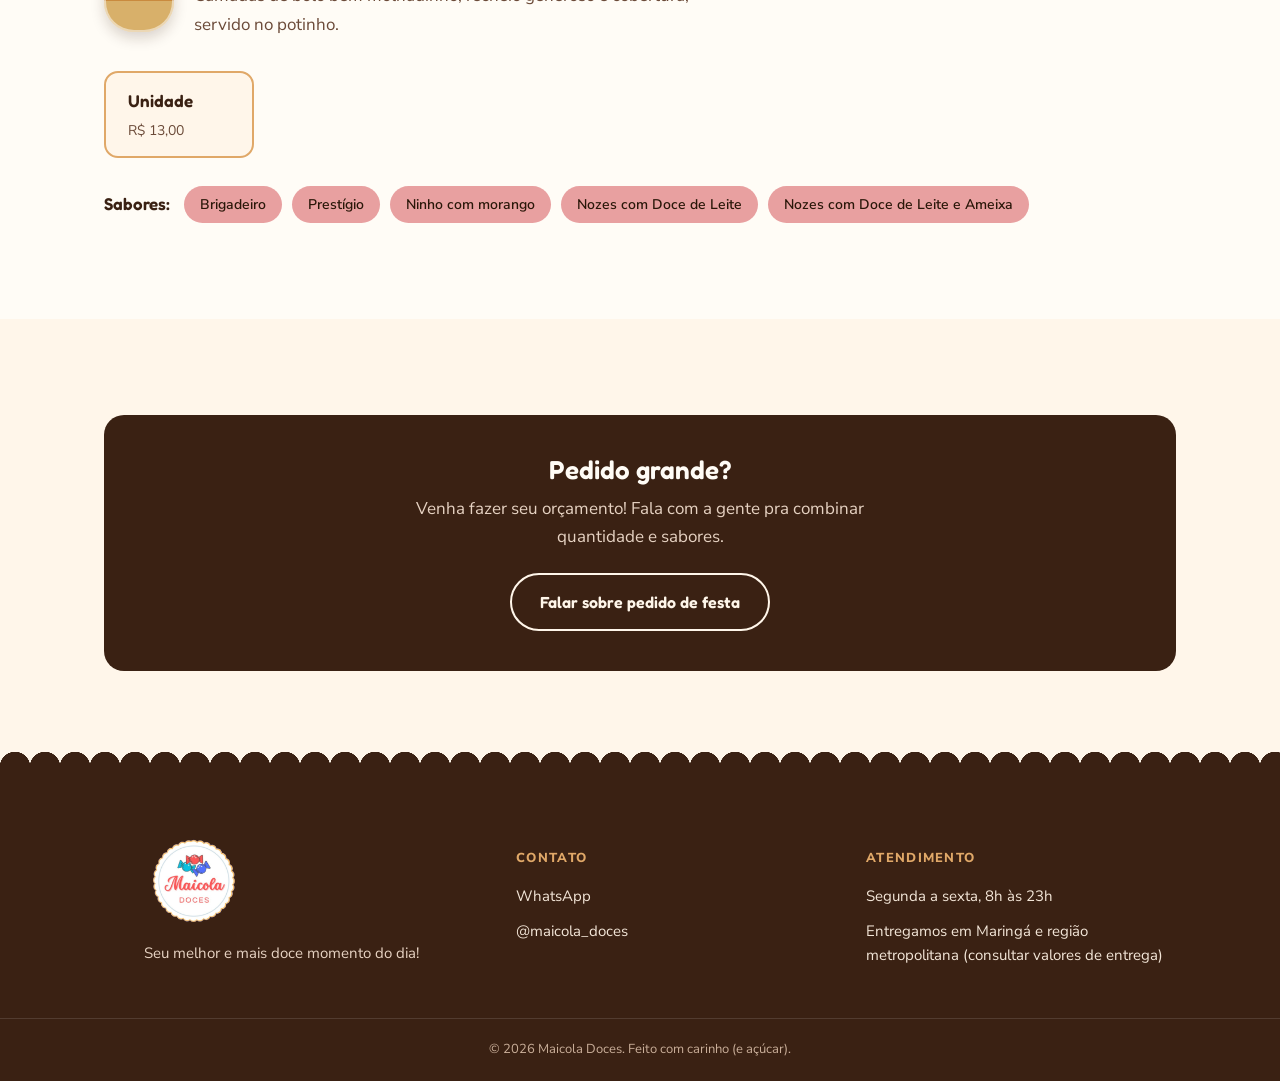
==== commit d7ef8288: "Update cardapio-completo.html" ====
--- a/cardapio-completo.html
+++ b/cardapio-completo.html
@@ -197,9 +197,9 @@
 
       <div class="sabores reveal">
         <span class="sabores-label">Sabores:</span>
+        <span class="sabor-chip">Brigadeiro</span>
+        <span class="sabor-chip">Prestígio</span>
         <span class="sabor-chip">Ninho com morango</span>
-        <span class="sabor-chip">Prestígio</span>
-        <span class="sabor-chip">Brigadeiro</span>
         <span class="sabor-chip">Nozes com Doce de Leite</span>
         <span class="sabor-chip">Nozes com Doce de Leite e Ameixa</span>
       </div>
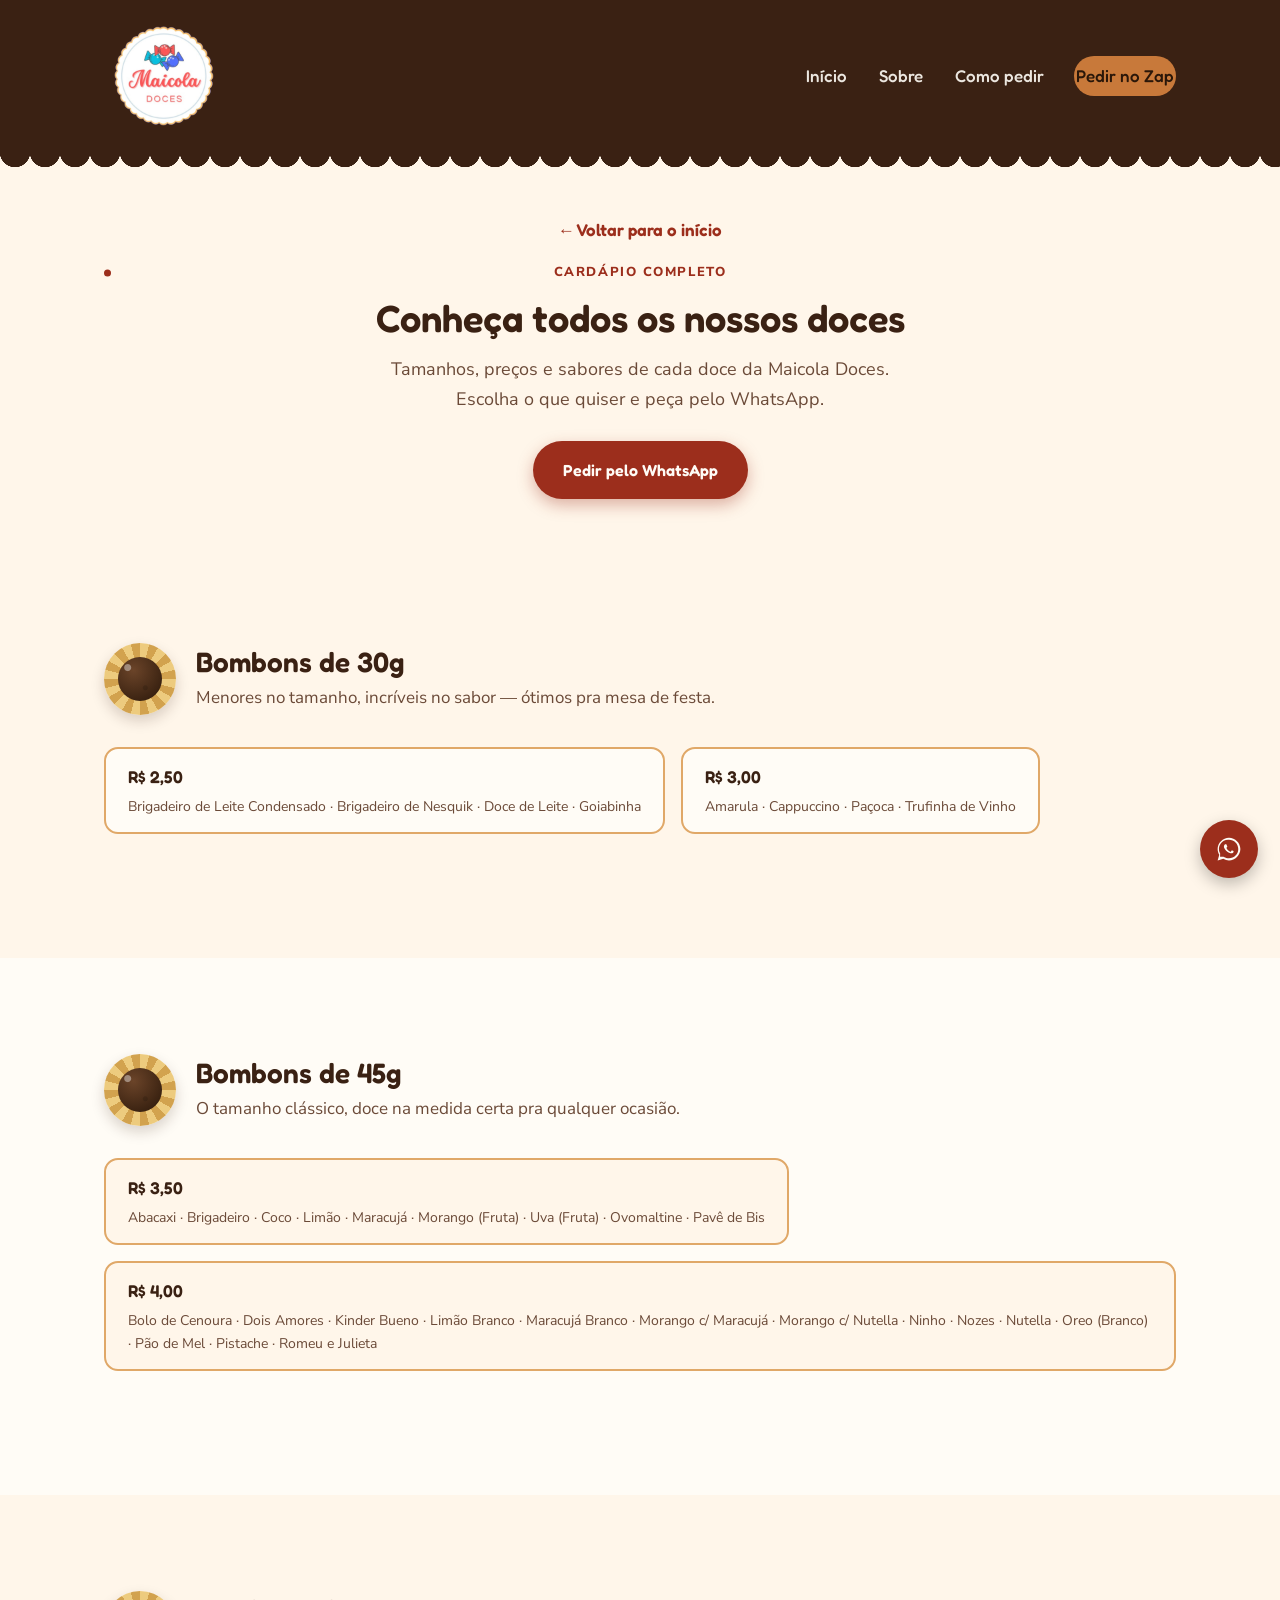
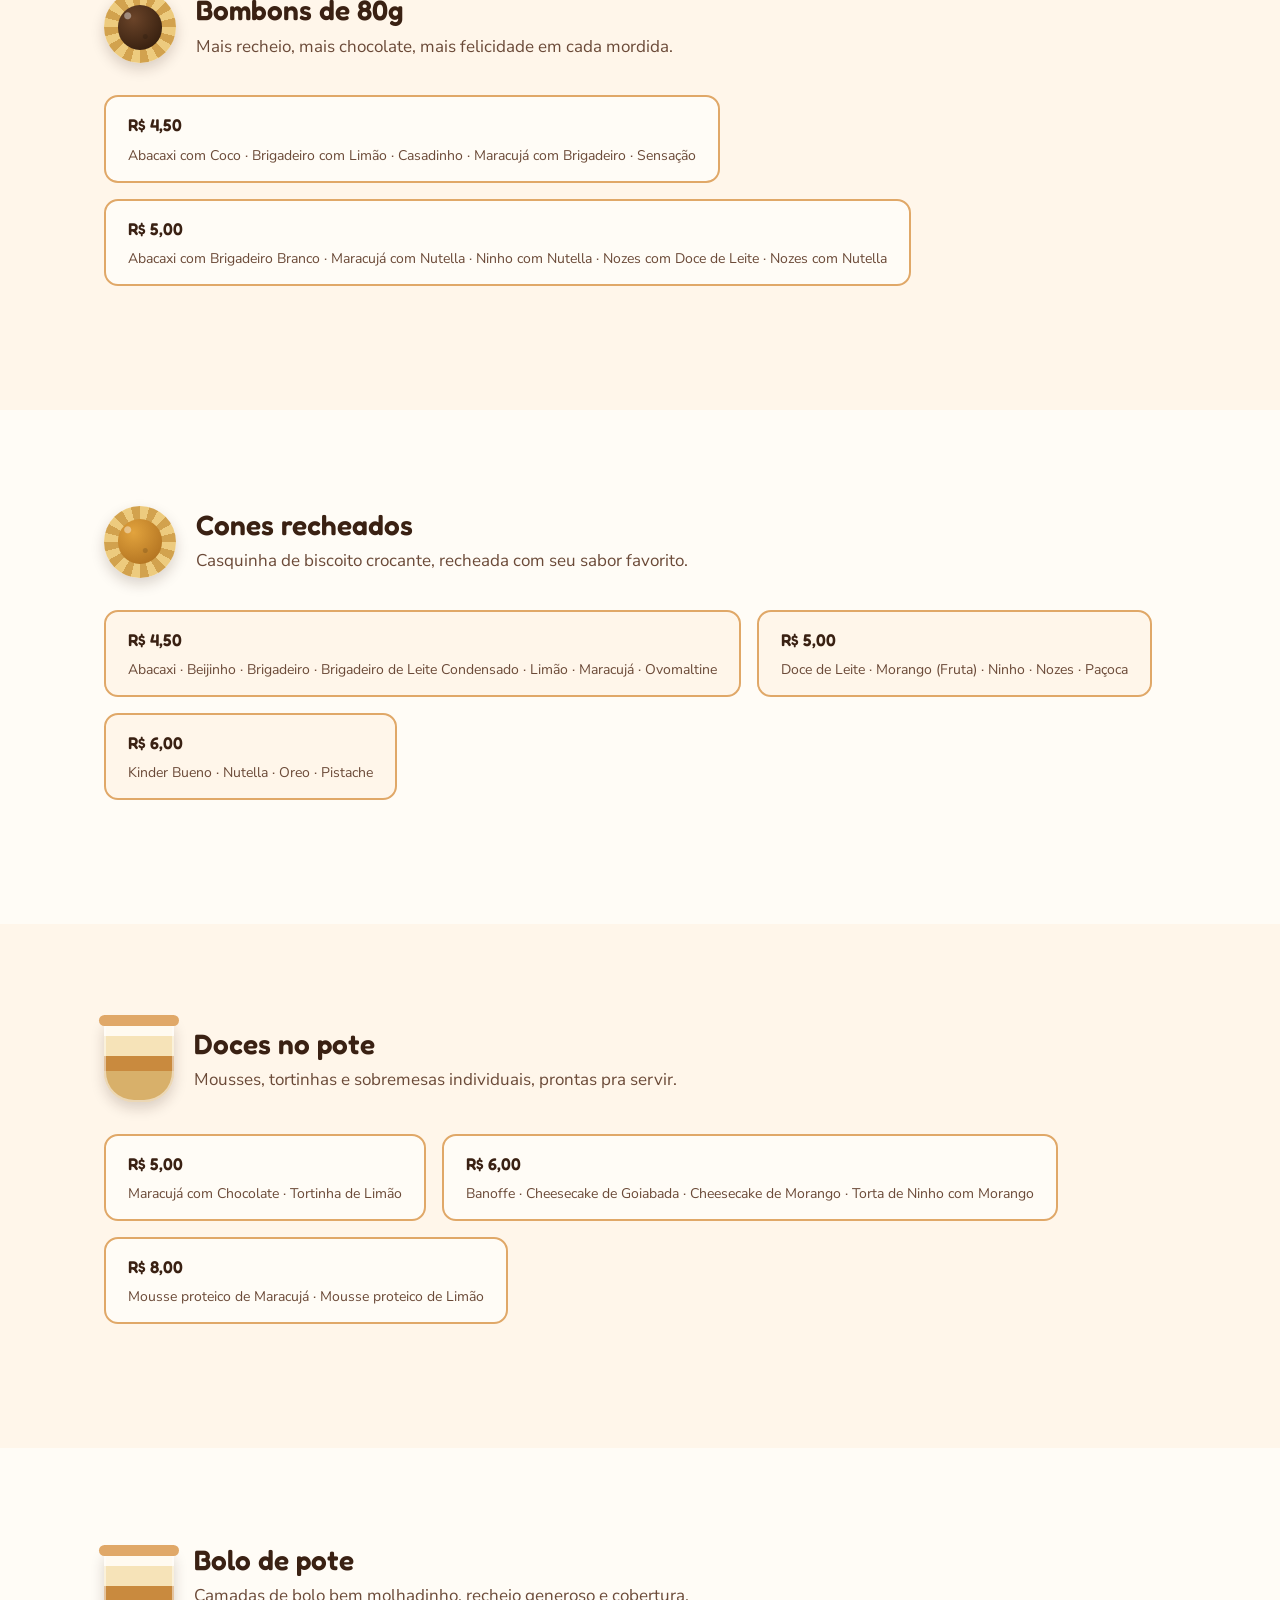
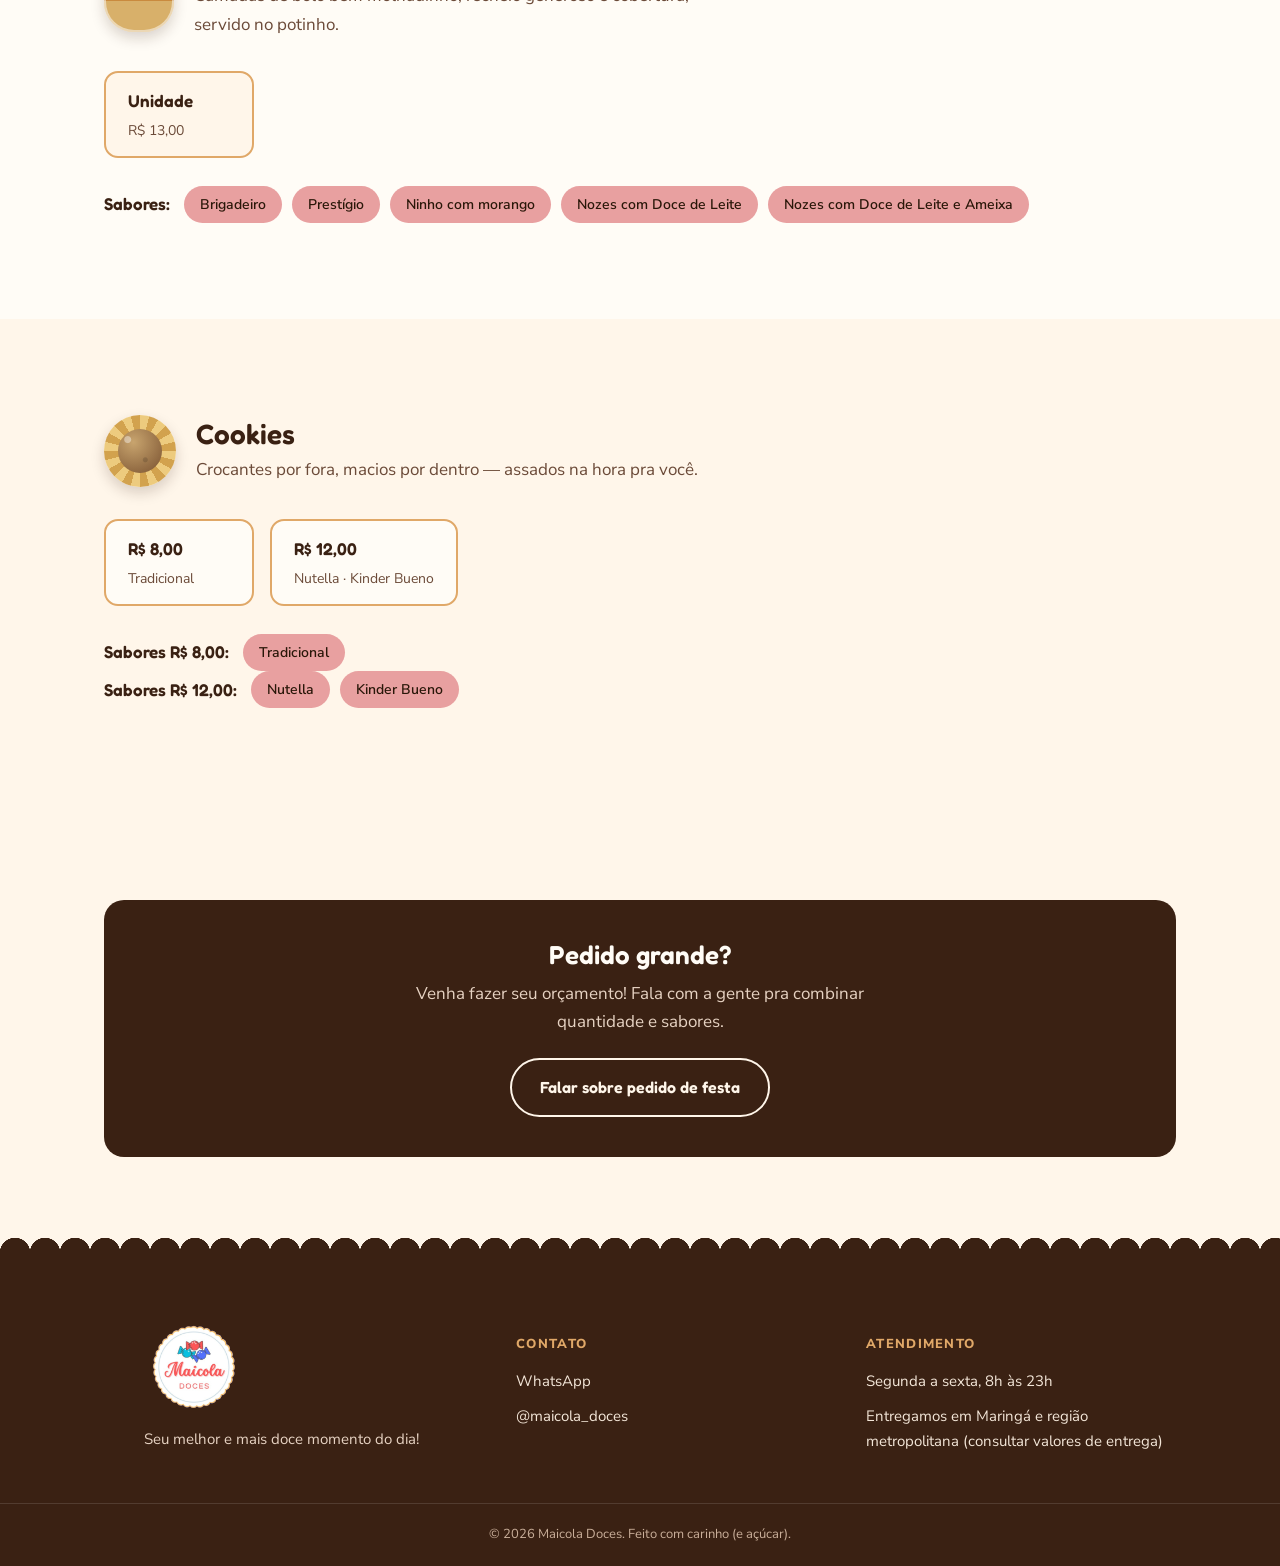
==== commit fba487d8: "Add files via upload" ====
--- a/cardapio-completo.html
+++ b/cardapio-completo.html
@@ -206,6 +206,40 @@
     </div>
   </section>
 
+  <!-- COOKIES -->
+  <section class="section menu-categoria">
+    <div class="container">
+      <div class="categoria-cabecalho reveal">
+        <div class="docinho" style="--c1:#c8a46e;--c2:#7a5230"><span class="miolo"></span></div>
+        <div>
+          <h2>Cookies</h2>
+          <p>Crocantes por fora, macios por dentro — assados na hora pra você.</p>
+        </div>
+      </div>
+
+      <div class="tamanhos-grid reveal">
+        <div class="tamanho-card">
+          <span class="tamanho-label">R$ 8,00</span>
+          <span class="tamanho-preco">Tradicional</span>
+        </div>
+        <div class="tamanho-card">
+          <span class="tamanho-label">R$ 12,00</span>
+          <span class="tamanho-preco">Nutella · Kinder Bueno</span>
+        </div>
+      </div>
+
+      <div class="sabores reveal">
+        <span class="sabores-label">Sabores R$ 8,00:</span>
+        <span class="sabor-chip">Tradicional</span>
+      </div>
+      <div class="sabores reveal">
+        <span class="sabores-label">Sabores R$ 12,00:</span>
+        <span class="sabor-chip">Nutella</span>
+        <span class="sabor-chip">Kinder Bueno</span>
+      </div>
+    </div>
+  </section>
+
   <!-- CTA FESTA -->
   <section class="section">
     <div class="container">
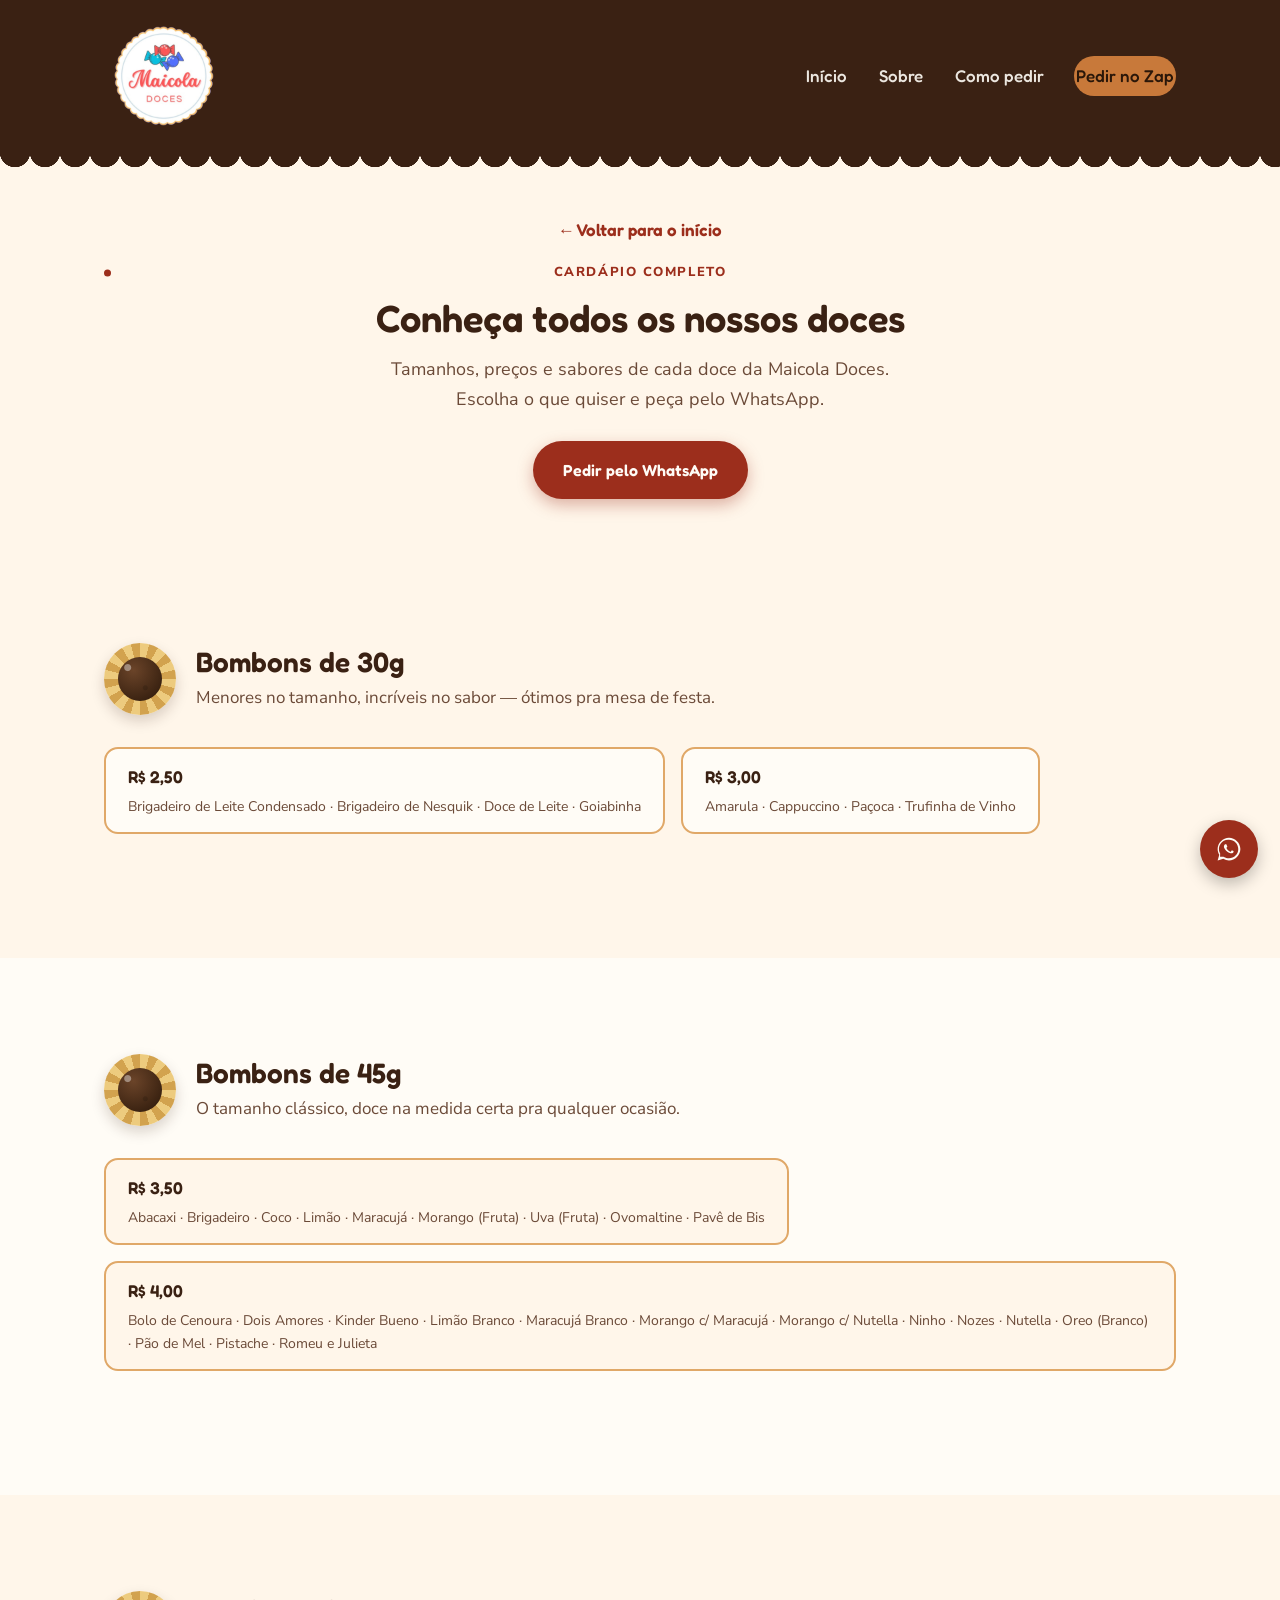
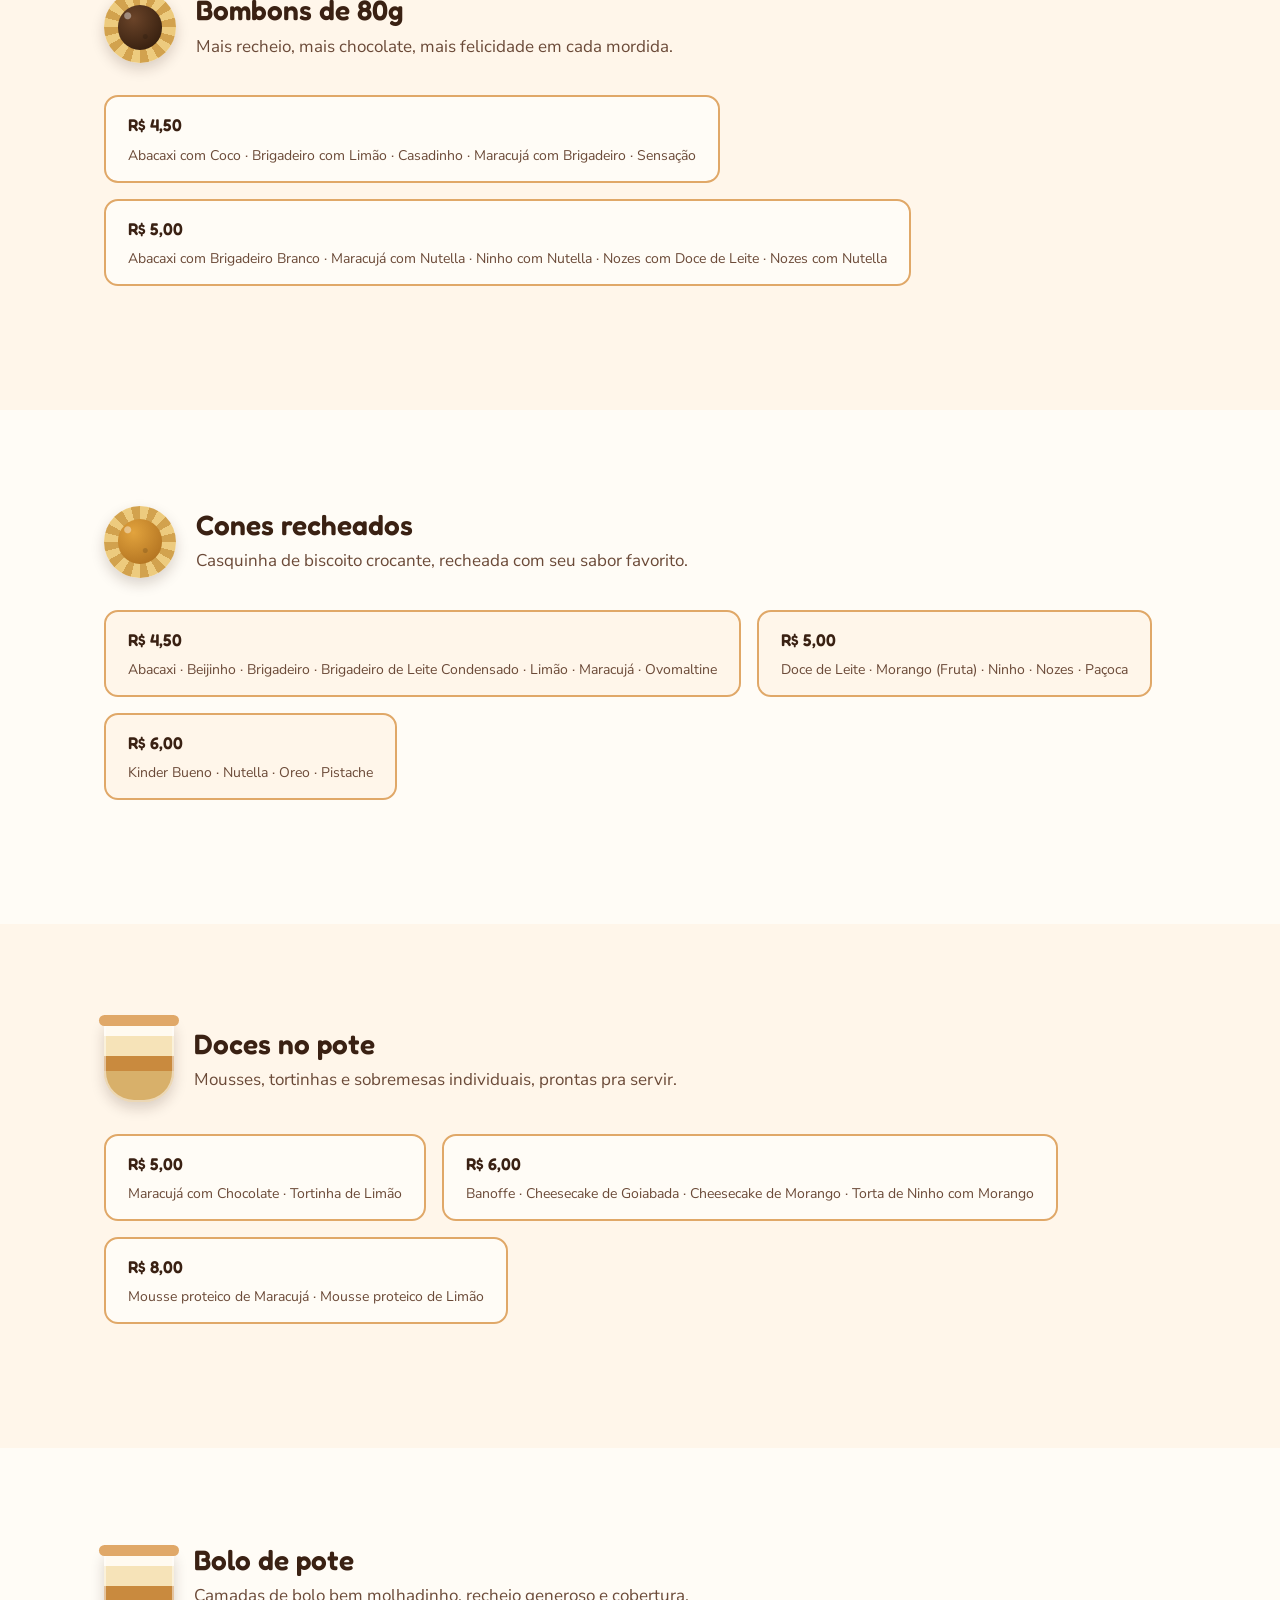
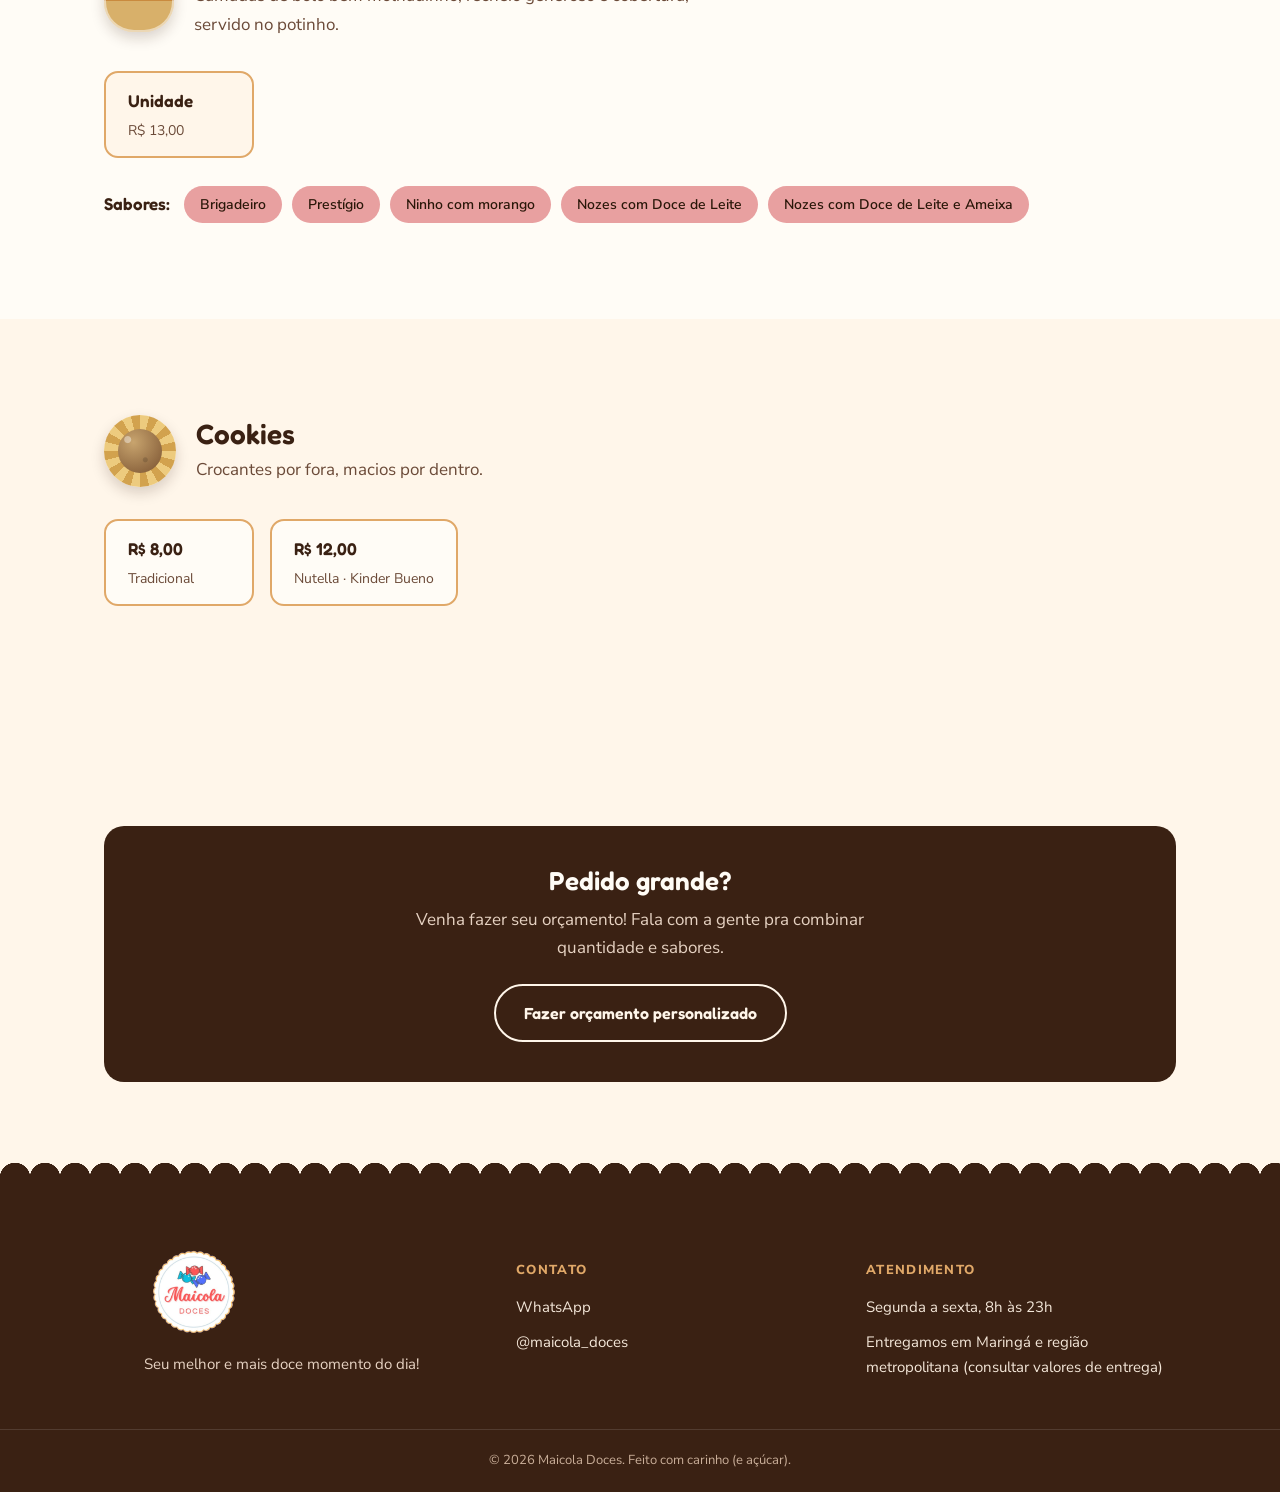
==== commit 3c31a729: "Update cardapio-completo.html" ====
--- a/cardapio-completo.html
+++ b/cardapio-completo.html
@@ -213,7 +213,7 @@
         <div class="docinho" style="--c1:#c8a46e;--c2:#7a5230"><span class="miolo"></span></div>
         <div>
           <h2>Cookies</h2>
-          <p>Crocantes por fora, macios por dentro — assados na hora pra você.</p>
+          <p>Crocantes por fora, macios por dentro.</p>
         </div>
       </div>
 
@@ -227,17 +227,6 @@
           <span class="tamanho-preco">Nutella · Kinder Bueno</span>
         </div>
       </div>
-
-      <div class="sabores reveal">
-        <span class="sabores-label">Sabores R$ 8,00:</span>
-        <span class="sabor-chip">Tradicional</span>
-      </div>
-      <div class="sabores reveal">
-        <span class="sabores-label">Sabores R$ 12,00:</span>
-        <span class="sabor-chip">Nutella</span>
-        <span class="sabor-chip">Kinder Bueno</span>
-      </div>
-    </div>
   </section>
 
   <!-- CTA FESTA -->
@@ -246,7 +235,7 @@
       <div class="menu-cta reveal">
         <h2>Pedido grande?</h2>
         <p>Venha fazer seu orçamento! Fala com a gente pra combinar quantidade e sabores.</p>
-        <a class="btn btn-on-dark" href="https://wa.me/5544999395339?text=Ol%C3%A1!%20Vim%20pelo%20site%20e%20queria%20fazer%20um%20pedido%20para%20festa" target="_blank" rel="noopener">Falar sobre pedido de festa</a>
+        <a class="btn btn-on-dark" href="https://wa.me/5544999395339?text=Ol%C3%A1!%20Vim%20pelo%20site%20e%20queria%20fazer%20um%20pedido%20para%20festa" target="_blank" rel="noopener">Fazer orçamento personalizado</a>
       </div>
     </div>
   </section>
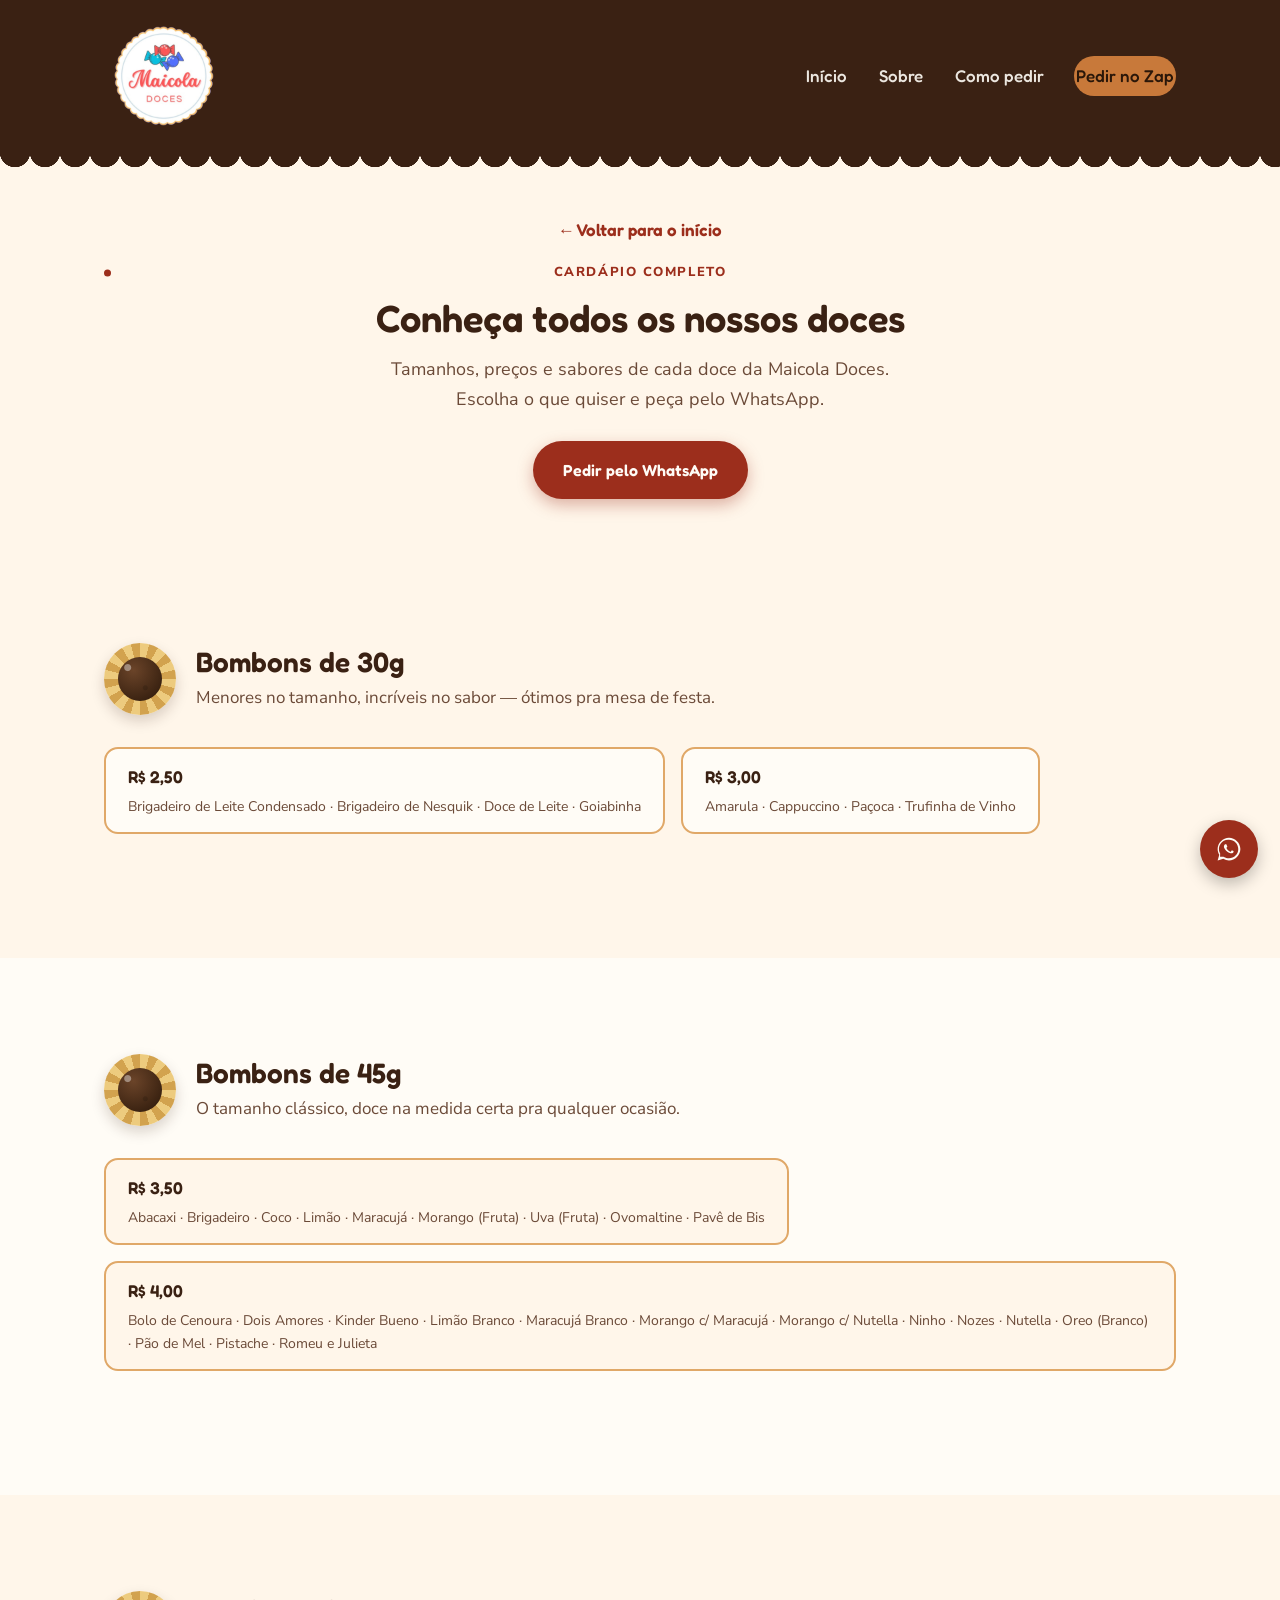
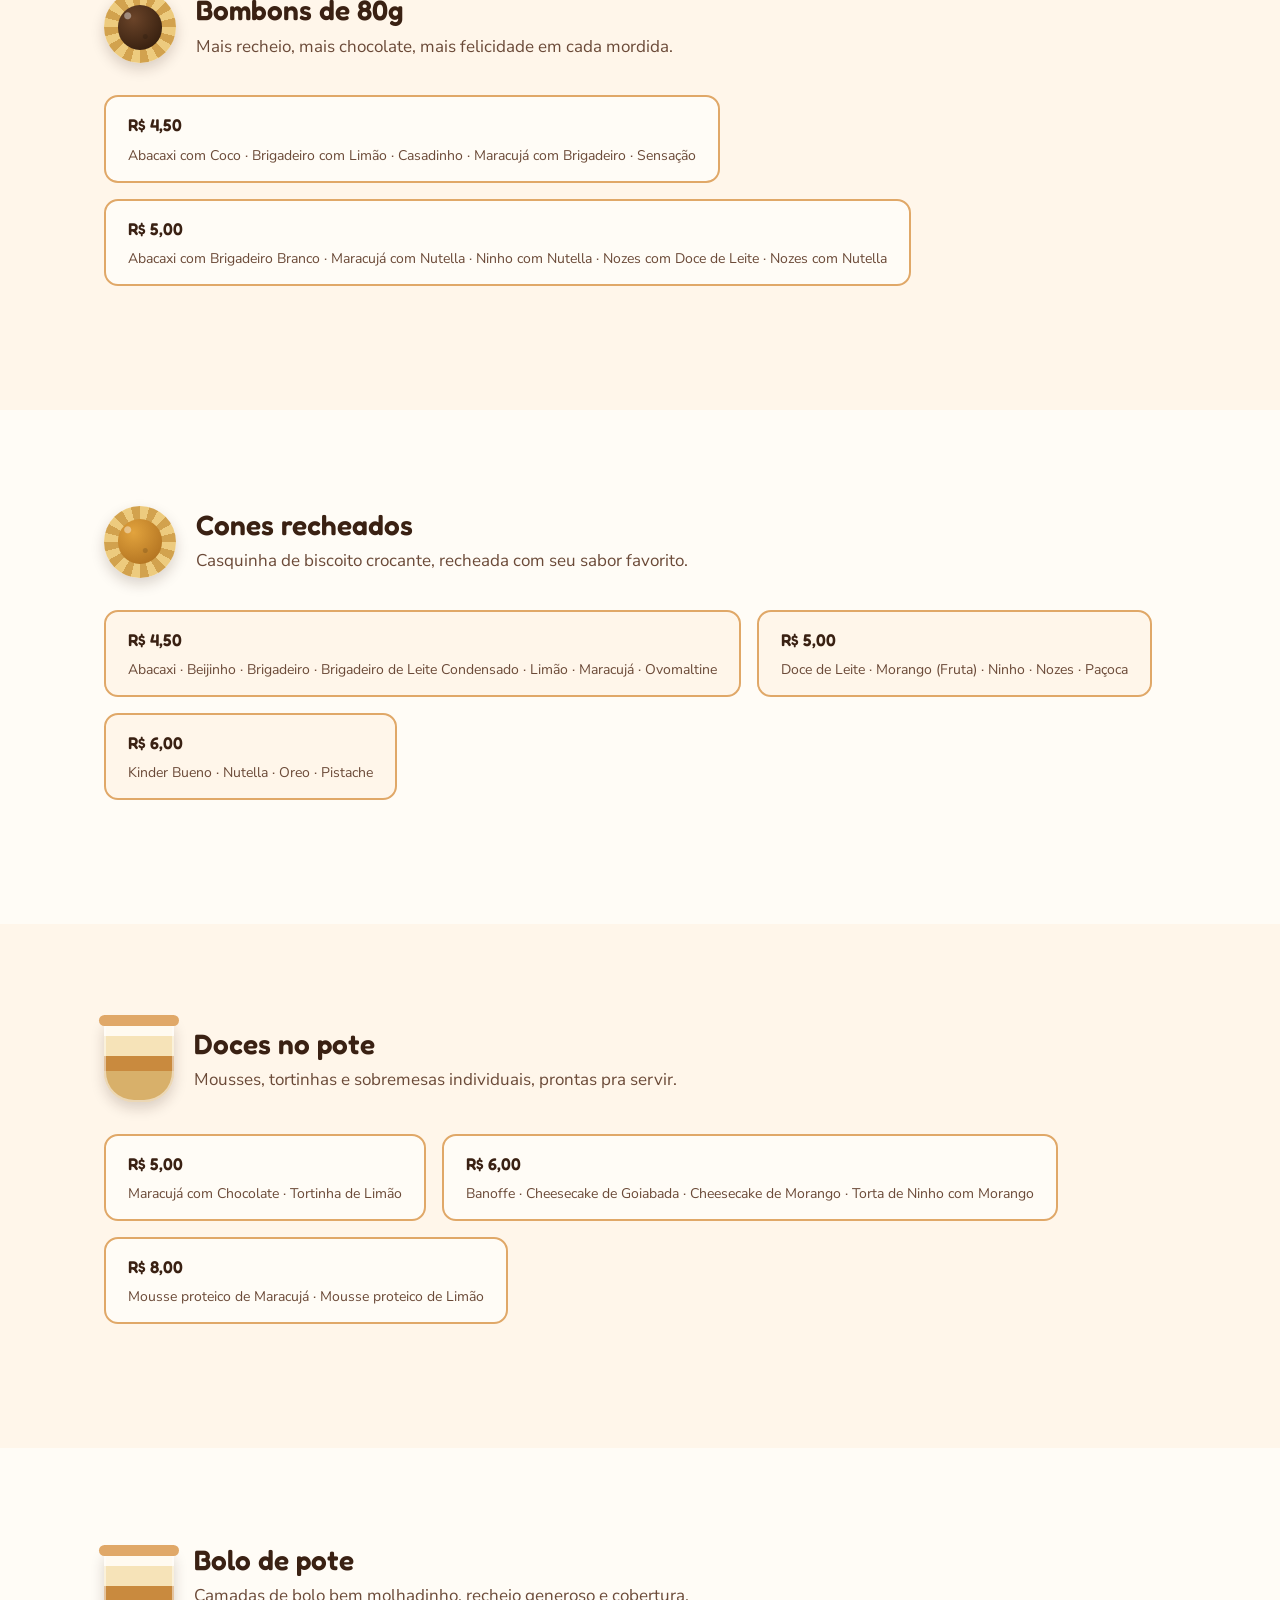
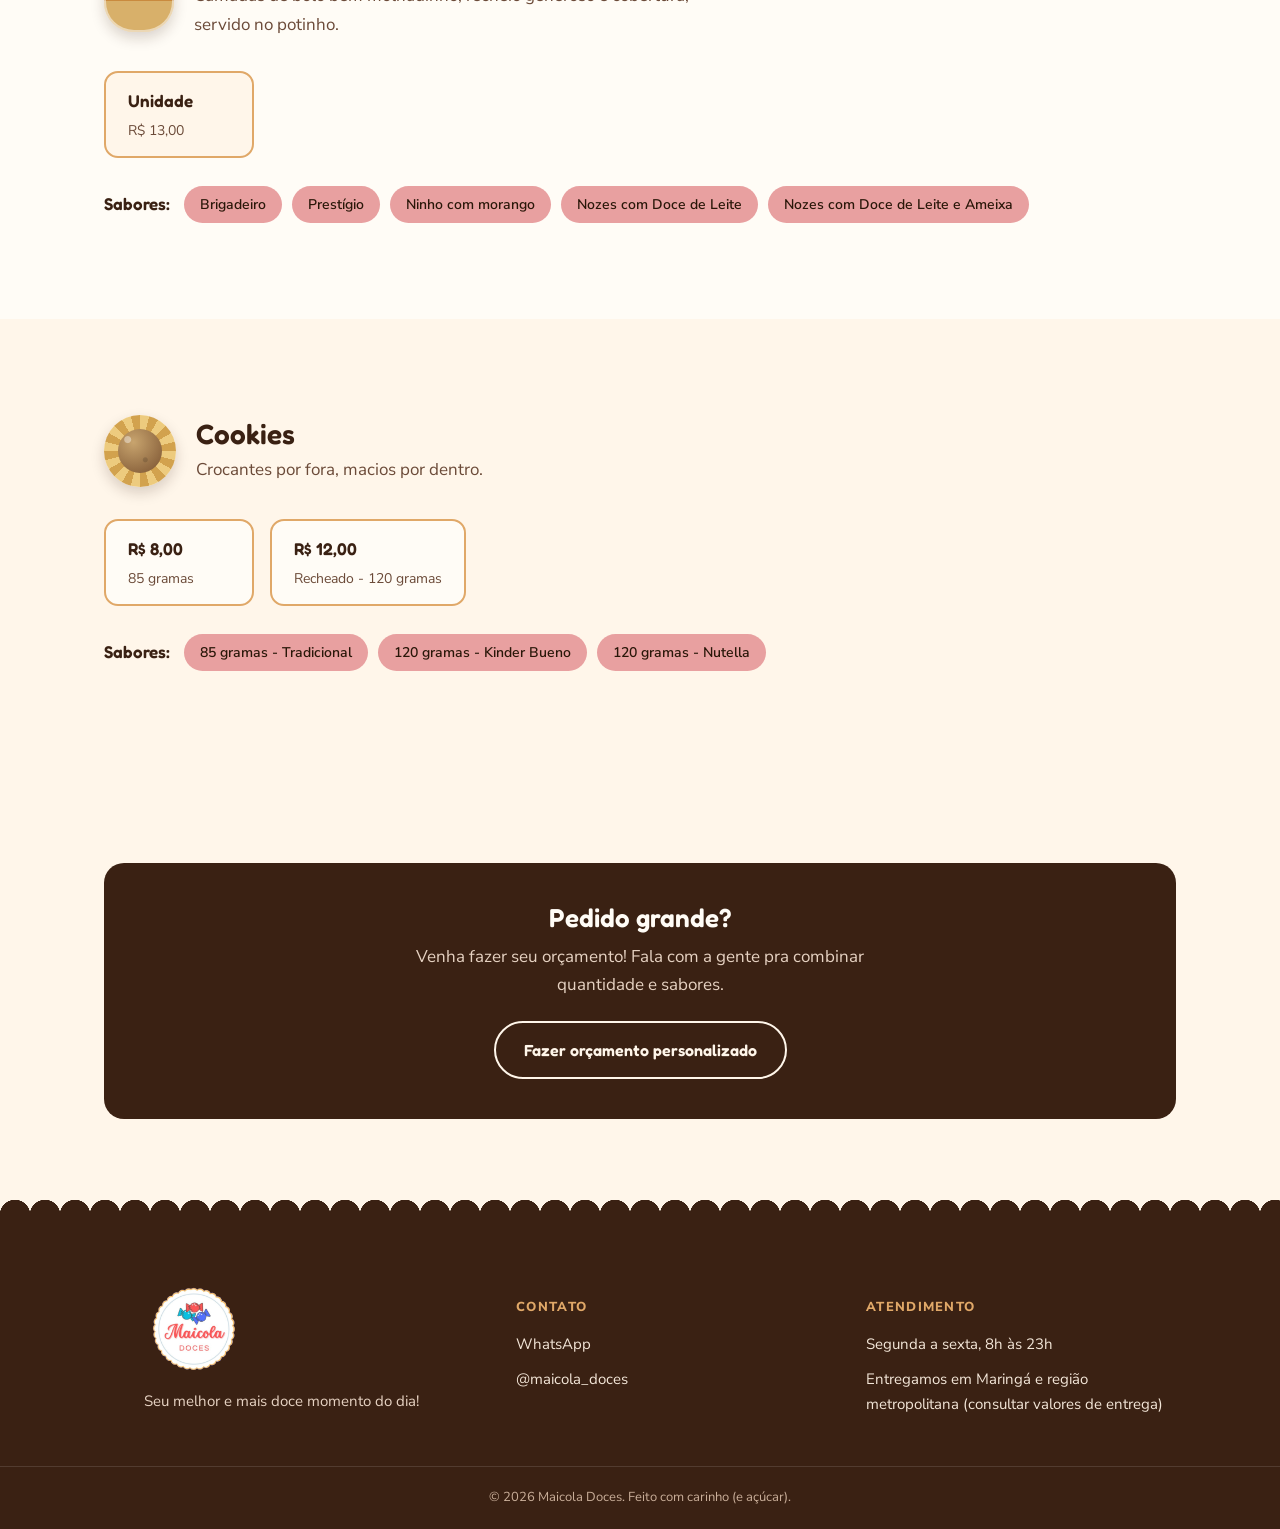
==== commit cd35ab17: "Update cardapio-completo.html" ====
--- a/cardapio-completo.html
+++ b/cardapio-completo.html
@@ -75,6 +75,7 @@
           <span class="tamanho-preco">Amarula · Cappuccino · Paçoca · Trufinha de Vinho</span>
         </div>
       </div>
+    </div>
   </section>
 
   <!-- BOMBONS DE 45g -->
@@ -98,6 +99,7 @@
           <span class="tamanho-preco">Bolo de Cenoura · Dois Amores · Kinder Bueno · Limão Branco · Maracujá Branco · Morango c/ Maracujá · Morango c/ Nutella · Ninho · Nozes · Nutella · Oreo (Branco) · Pão de Mel · Pistache · Romeu e Julieta</span>
         </div>
       </div>
+    </div>
   </section>
 
   <!-- BOMBONS DE 80g -->
@@ -121,6 +123,7 @@
           <span class="tamanho-preco">Abacaxi com Brigadeiro Branco · Maracujá com Nutella · Ninho com Nutella · Nozes com Doce de Leite · Nozes com Nutella</span>
         </div>
       </div>
+    </div>
   </section>
 
   <!-- CONES RECHEADOS -->
@@ -148,6 +151,7 @@
           <span class="tamanho-preco">Kinder Bueno · Nutella · Oreo · Pistache</span>
         </div>
       </div>
+    </div>
   </section>
 
   <!-- DOCES NO POTE -->
@@ -175,6 +179,7 @@
           <span class="tamanho-preco">Mousse proteico de Maracujá · Mousse proteico de Limão</span>
         </div>
       </div>
+    </div>
   </section>
 
   <!-- BOLO DE POTE -->
@@ -220,13 +225,22 @@
       <div class="tamanhos-grid reveal">
         <div class="tamanho-card">
           <span class="tamanho-label">R$ 8,00</span>
-          <span class="tamanho-preco">Tradicional</span>
+          <span class="tamanho-preco">85 gramas</span>
         </div>
         <div class="tamanho-card">
           <span class="tamanho-label">R$ 12,00</span>
-          <span class="tamanho-preco">Nutella · Kinder Bueno</span>
-        </div>
-      </div>
+          <span class="tamanho-preco">Recheado - 120 gramas</span>
+        </div>
+      </div>
+      
+      <div class="sabores reveal">
+        <span class="sabores-label">Sabores:</span>
+        <span class="sabor-chip">85 gramas - Tradicional</span>
+        <span class="sabor-chip">120 gramas - Kinder Bueno</span>
+        <span class="sabor-chip">120 gramas - Nutella</span>
+      </div>
+    </div>
+    </div>
   </section>
 
   <!-- CTA FESTA -->
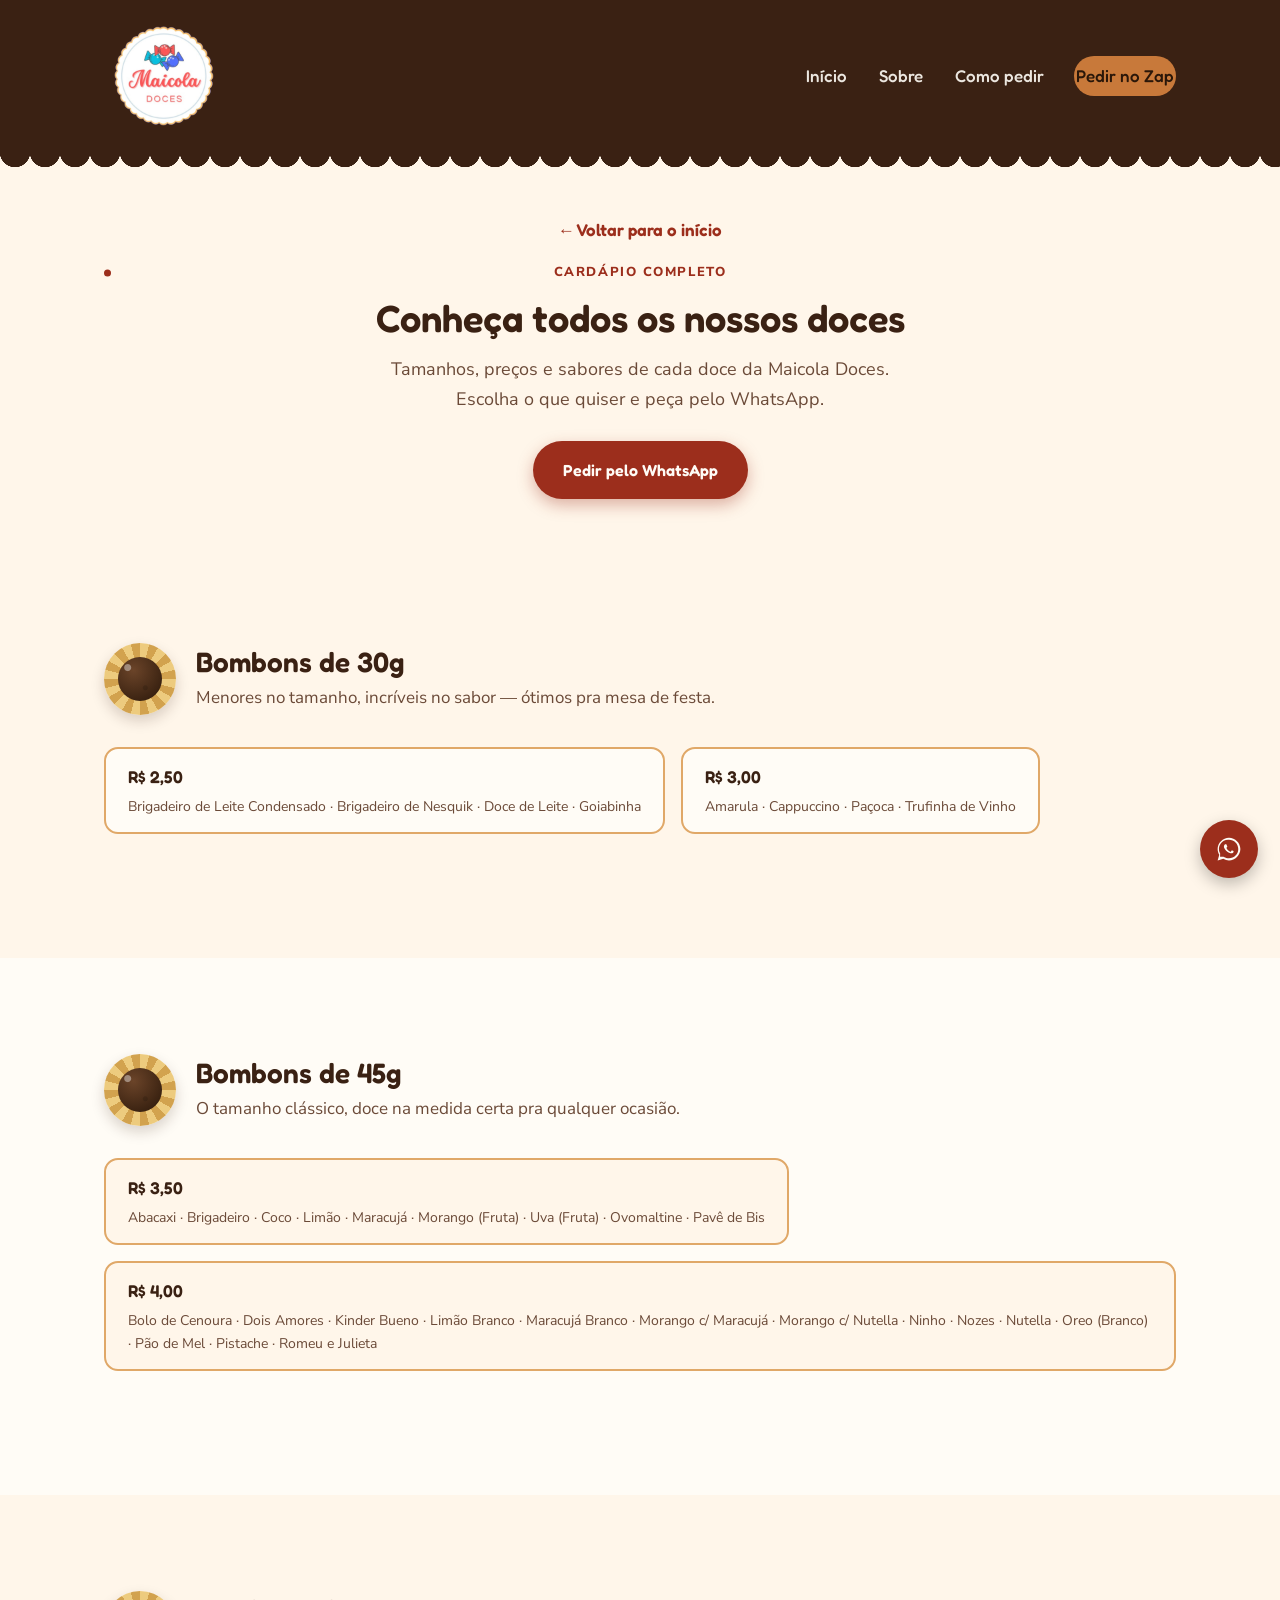
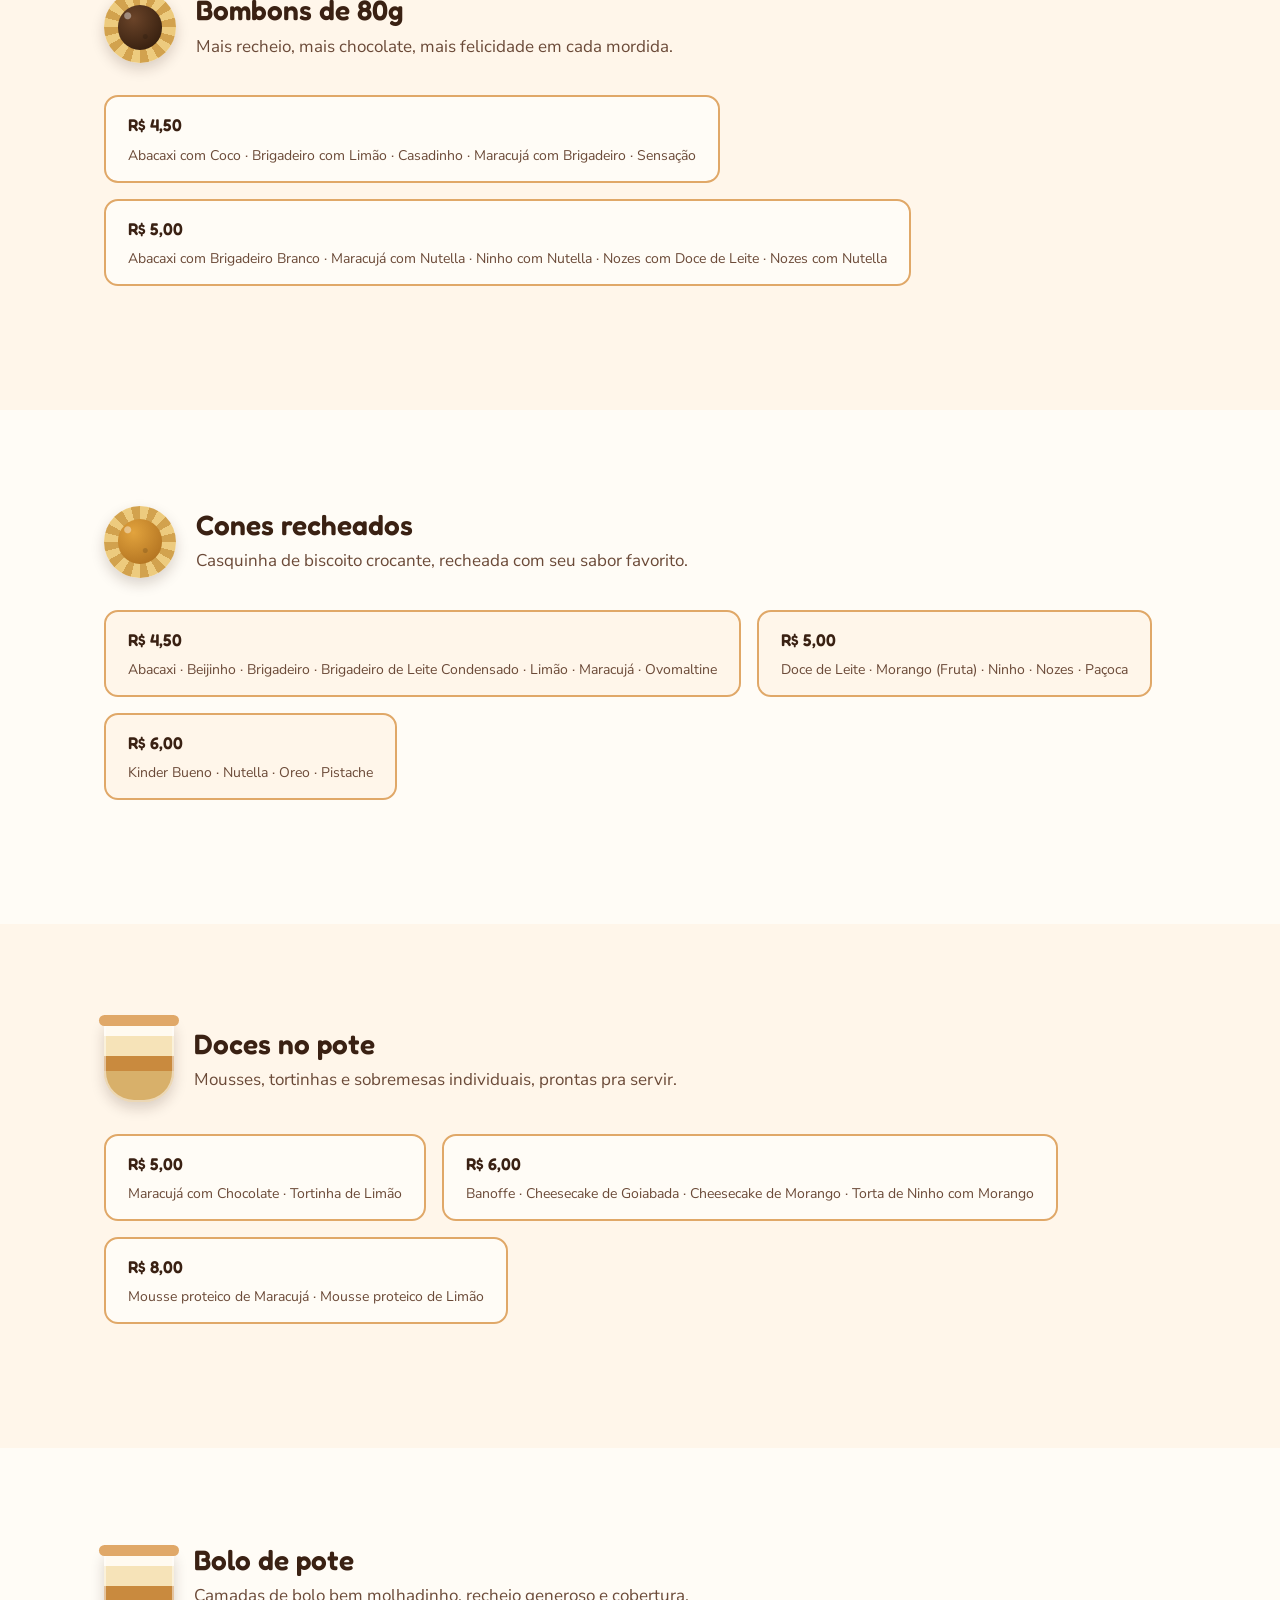
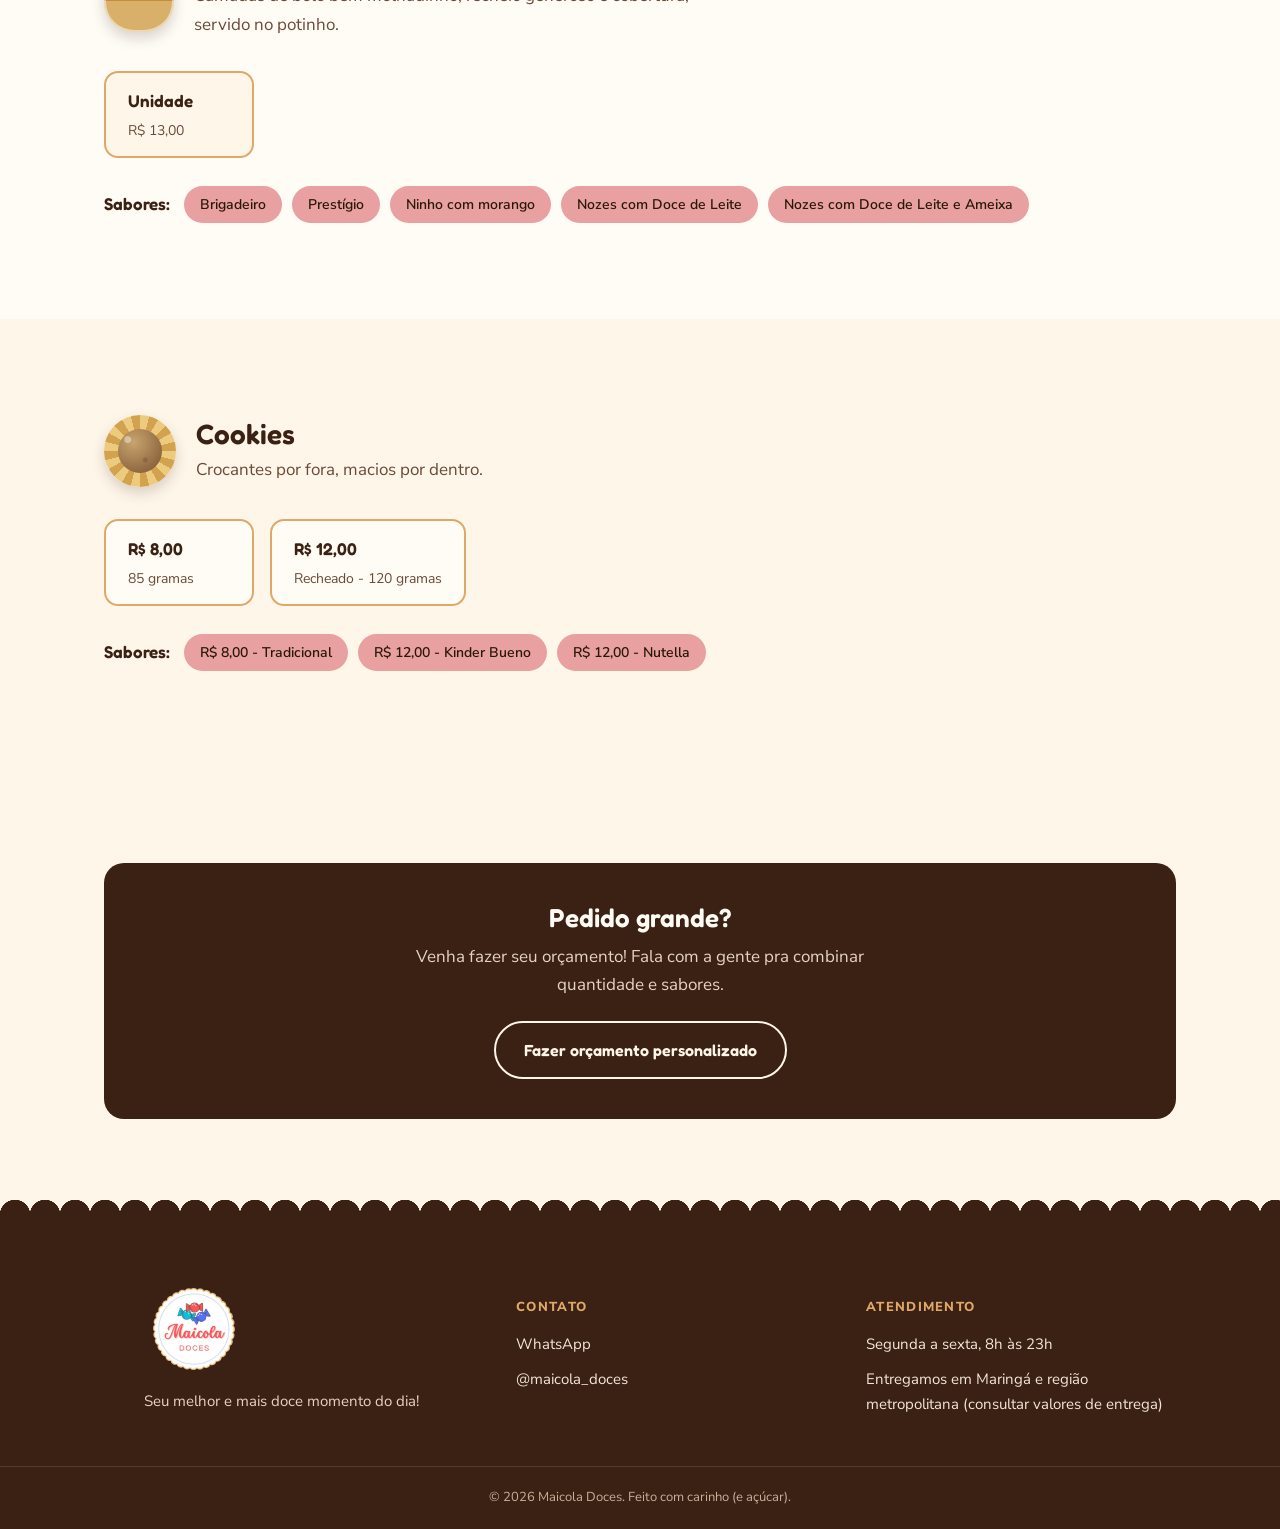
==== commit 4c19915b: "Update cardapio-completo.html" ====
--- a/cardapio-completo.html
+++ b/cardapio-completo.html
@@ -235,9 +235,9 @@
       
       <div class="sabores reveal">
         <span class="sabores-label">Sabores:</span>
-        <span class="sabor-chip">85 gramas - Tradicional</span>
-        <span class="sabor-chip">120 gramas - Kinder Bueno</span>
-        <span class="sabor-chip">120 gramas - Nutella</span>
+        <span class="sabor-chip">R$ 8,00 - Tradicional</span>
+        <span class="sabor-chip">R$ 12,00 - Kinder Bueno</span>
+        <span class="sabor-chip">R$ 12,00 - Nutella</span>
       </div>
     </div>
     </div>
